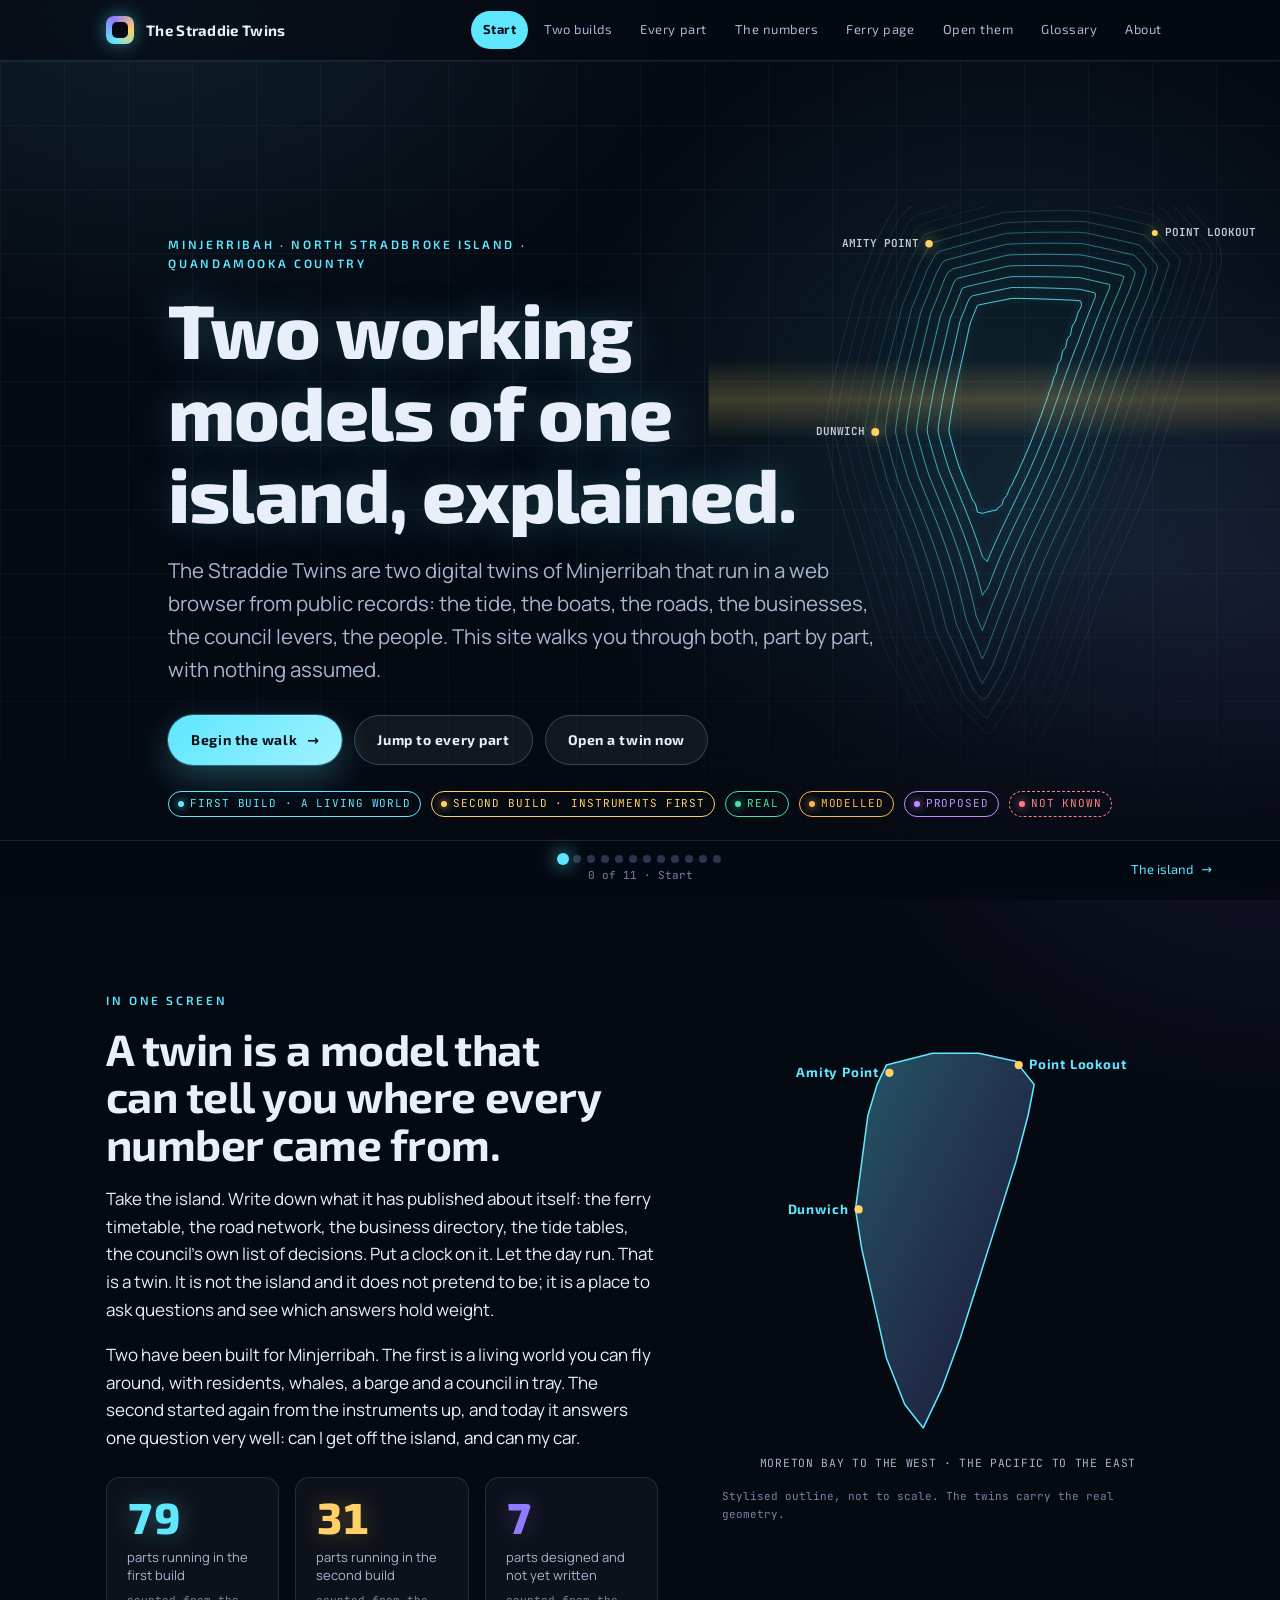
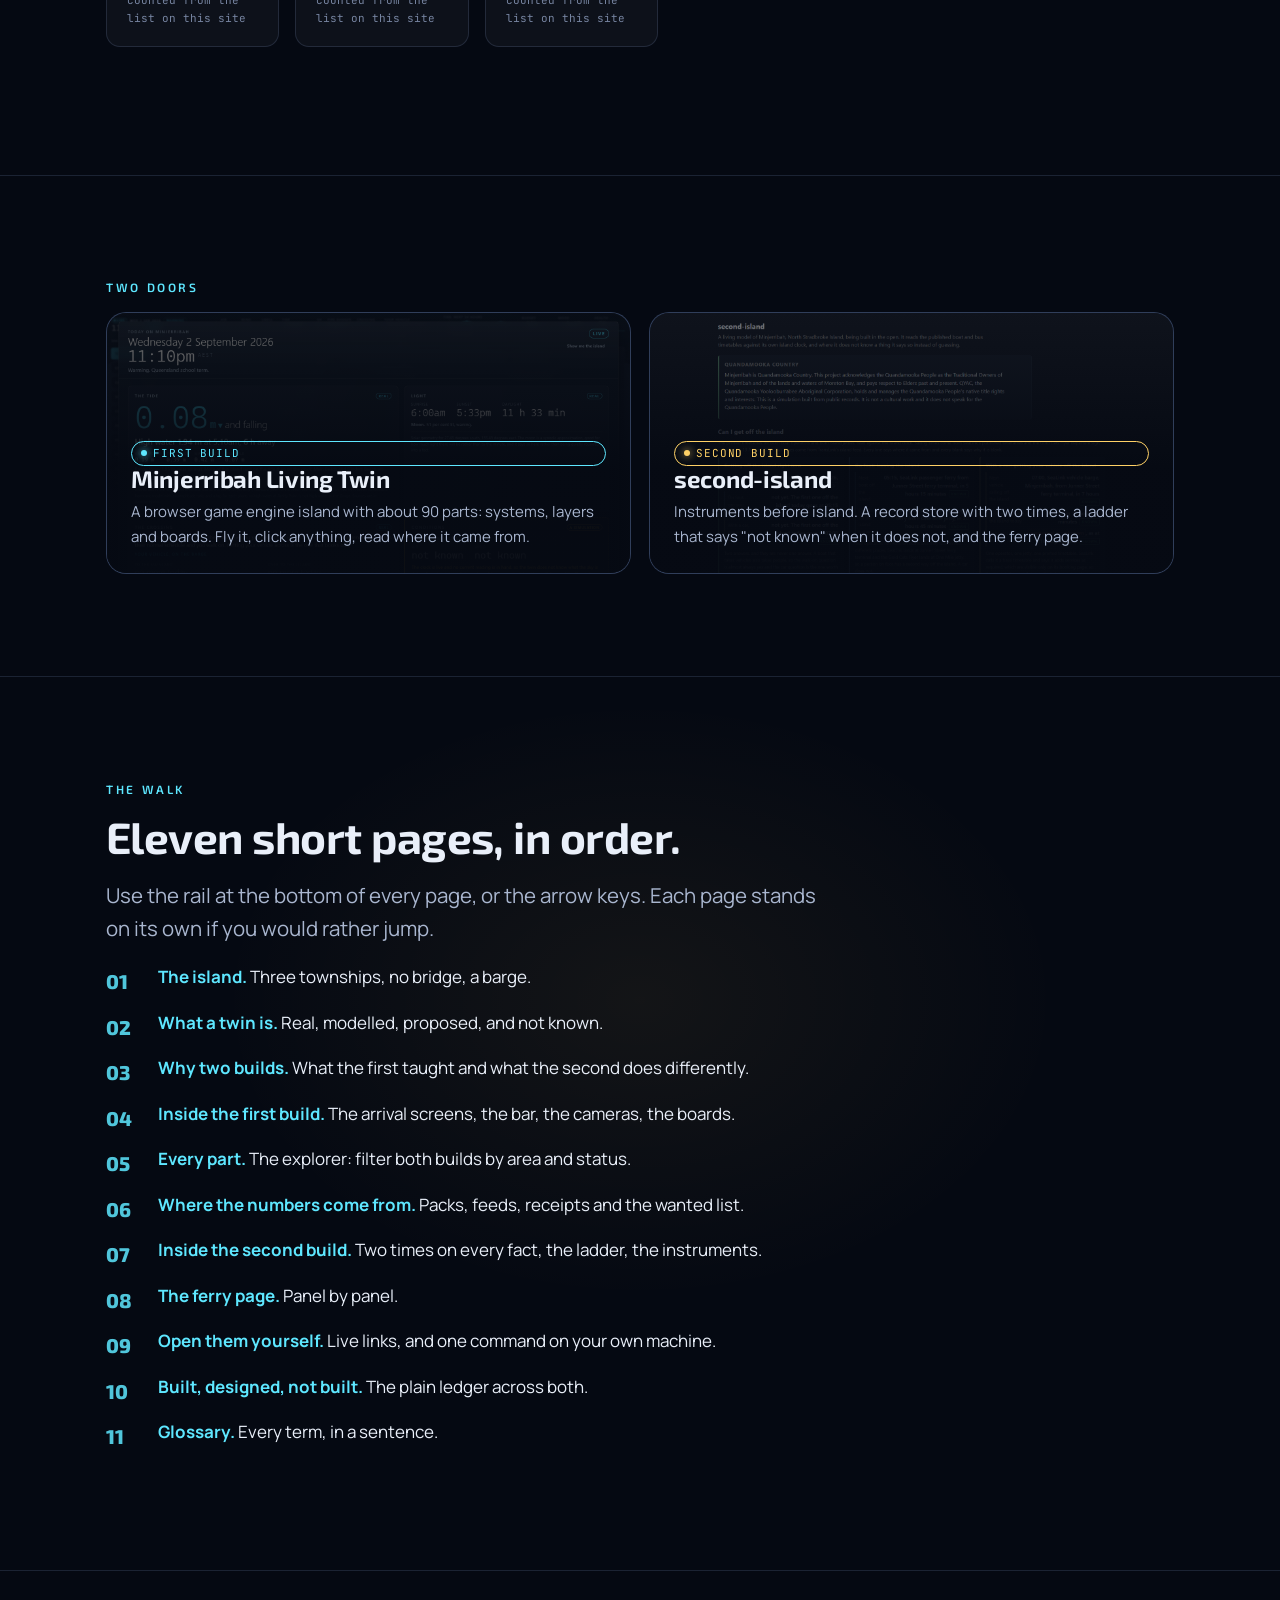
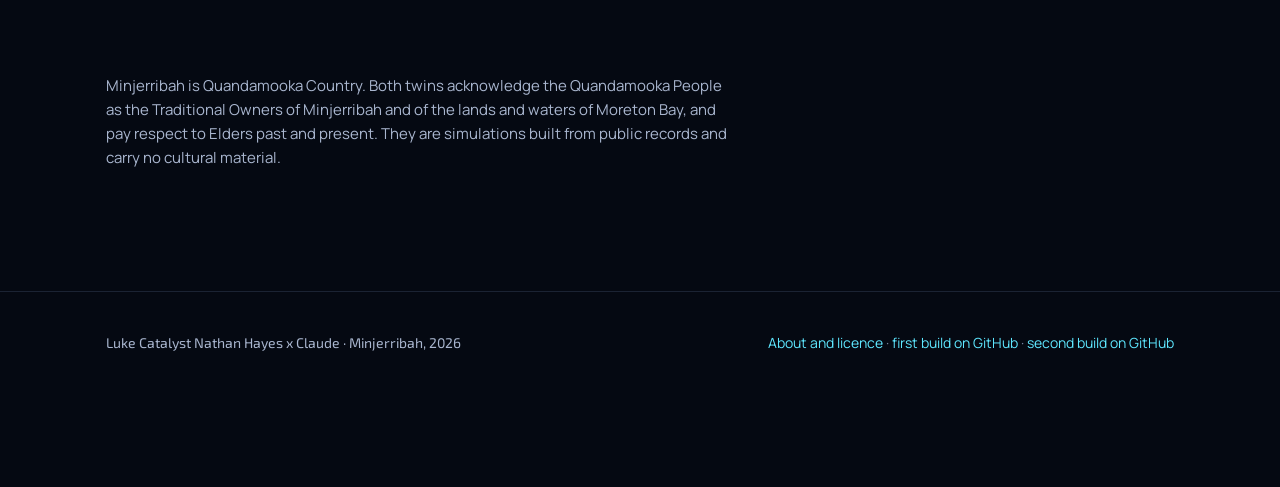
==== index.html @ a575e5b6 "The Straddie Twins: a public companion site explaining both Minjerribah digital twins part by part T" ====
<!DOCTYPE html>
<html lang="en-AU">
<head>
<meta charset="utf-8">
<meta name="viewport" content="width=device-width, initial-scale=1">
<title>The Straddie Twins</title>
<meta name="description" content="Two working digital twins of Minjerribah, North Stradbroke Island, explained part by part for anyone arriving cold.">
<meta name="color-scheme" content="dark">
<meta name="theme-color" content="#050912">
<link rel="preconnect" href="https://fonts.googleapis.com">
<link rel="preconnect" href="https://fonts.gstatic.com" crossorigin>
<link rel="stylesheet" href="https://fonts.googleapis.com/css2?family=Exo+2:wght@500;600;700;800&family=Manrope:wght@400;500;700&family=JetBrains+Mono:wght@400;600&display=swap">
<link rel="icon" href="data:image/svg+xml,%3Csvg xmlns=%27http://www.w3.org/2000/svg%27 viewBox=%270 0 32 32%27%3E%3Cdefs%3E%3ClinearGradient id=%27g%27 x1=%270%27 y1=%270%27 x2=%271%27 y2=%271%27%3E%3Cstop offset=%270%27 stop-color=%27%235ee7ff%27/%3E%3Cstop offset=%27.5%27 stop-color=%27%238f7bff%27/%3E%3Cstop offset=%271%27 stop-color=%27%23ffd166%27/%3E%3C/linearGradient%3E%3C/defs%3E%3Crect width=%2732%27 height=%2732%27 rx=%278%27 fill=%27url(%23g)%27/%3E%3Crect x=%277%27 y=%277%27 width=%2718%27 height=%2718%27 rx=%275%27 fill=%27%23050912%27/%3E%3C/svg%3E">
<link rel="stylesheet" href="assets/site.css">
</head>
<body data-page="index">
<header data-topbar></header>

<section class="hero" aria-label="Start">
  <canvas data-island="contours" aria-hidden="true"></canvas>
  <div class="wrap">
    <p class="eyebrow">Minjerribah · North Stradbroke Island · Quandamooka Country</p>
    <h1>Two working models of one island, explained.</h1>
    <p class="lede">The Straddie Twins are two digital twins of Minjerribah that run in a web browser from public records: the tide, the boats, the roads, the businesses, the council levers, the people. This site walks you through both, part by part, with nothing assumed.</p>
    <div class="hero-actions">
      <a class="btn primary" href="island.html">Begin the walk <span class="arrow" aria-hidden="true">&rarr;</span></a>
      <a class="btn" href="systems.html">Jump to every part</a>
      <a class="btn" href="run.html">Open a twin now</a>
    </div>
    <div class="hero-badges">
      <span class="chip first">First build · a living world</span>
      <span class="chip second">Second build · instruments first</span>
      <span class="chip real">Real</span><span class="chip modelled">Modelled</span><span class="chip proposed">Proposed</span><span class="chip unknown">Not known</span>
    </div>
  </div>
</section>

<section class="section">
  <div class="wrap">
    <p class="eyebrow" data-reveal>In one screen</p>
    <div class="split">
      <div>
        <h2 data-reveal>A twin is a model that can tell you where every number came from.</h2>
        <p data-reveal>Take the island. Write down what it has published about itself: the ferry timetable, the road network, the business directory, the tide tables, the council's own list of decisions. Put a clock on it. Let the day run. That is a twin. It is not the island and it does not pretend to be; it is a place to ask questions and see which answers hold weight.</p>
        <p data-reveal>Two have been built for Minjerribah. The first is a living world you can fly around, with residents, whales, a barge and a council in tray. The second started again from the instruments up, and today it answers one question very well: can I get off the island, and can my car.</p>
        <div class="stats" data-reveal>
          <div class="stat"><div class="n" data-count-parts="first:*:running">0</div><div class="l">parts running in the first build</div><div class="src">counted from the list on this site</div></div>
          <div class="stat"><div class="n gold" data-count-parts="second:*:running">0</div><div class="l">parts running in the second build</div><div class="src">counted from the list on this site</div></div>
          <div class="stat"><div class="n violet" data-count-parts="*:*:designed">0</div><div class="l">parts designed and not yet written</div><div class="src">counted from the list on this site</div></div>
        </div>
      </div>
      <div class="island-figure" data-island-svg data-reveal></div>
    </div>
  </div>
</section>

<section class="section">
  <div class="wrap">
    <p class="eyebrow" data-reveal>Two doors</p>
    <div class="doors">
      <a class="door" href="first-build.html" data-reveal>
        <img src="assets/shots/first-island.png" alt="The first build's opening noticeboard: the date, the tide, the light, the crossing and the conditions, each marked real or a simulation." loading="lazy">
        <div class="body"><span class="chip first">First build</span><h3>Minjerribah Living Twin</h3><p>A browser game engine island with about 90 parts: systems, layers and boards. Fly it, click anything, read where it came from.</p></div>
      </a>
      <a class="door" href="second-build.html" data-reveal>
        <img src="assets/shots/second-front.png" alt="The second build's ferry page: panels answering whether a person and a car can get off the island, every value tagged known or modelled." loading="lazy">
        <div class="body"><span class="chip second">Second build</span><h3>second-island</h3><p>Instruments before island. A record store with two times, a ladder that says "not known" when it does not, and the ferry page.</p></div>
      </a>
    </div>
  </div>
</section>

<section class="section">
  <div class="wrap">
    <p class="eyebrow" data-reveal>The walk</p>
    <h2 data-reveal>Eleven short pages, in order.</h2>
    <p class="lede" data-reveal>Use the rail at the bottom of every page, or the arrow keys. Each page stands on its own if you would rather jump.</p>
    <ol class="numbered" data-reveal>
      <li><a href="island.html"><b>The island.</b></a> Three townships, no bridge, a barge.</li>
      <li><a href="twin.html"><b>What a twin is.</b></a> Real, modelled, proposed, and not known.</li>
      <li><a href="two-builds.html"><b>Why two builds.</b></a> What the first taught and what the second does differently.</li>
      <li><a href="first-build.html"><b>Inside the first build.</b></a> The arrival screens, the bar, the cameras, the boards.</li>
      <li><a href="systems.html"><b>Every part.</b></a> The explorer: filter both builds by area and status.</li>
      <li><a href="data.html"><b>Where the numbers come from.</b></a> Packs, feeds, receipts and the wanted list.</li>
      <li><a href="second-build.html"><b>Inside the second build.</b></a> Two times on every fact, the ladder, the instruments.</li>
      <li><a href="ferry-page.html"><b>The ferry page.</b></a> Panel by panel.</li>
      <li><a href="run.html"><b>Open them yourself.</b></a> Live links, and one command on your own machine.</li>
      <li><a href="next.html"><b>Built, designed, not built.</b></a> The plain ledger across both.</li>
      <li><a href="glossary.html"><b>Glossary.</b></a> Every term, in a sentence.</li>
    </ol>
  </div>
</section>

<section class="section">
  <div class="wrap">
    <p class="ack" data-reveal>Minjerribah is Quandamooka Country. Both twins acknowledge the Quandamooka People as the Traditional Owners of Minjerribah and of the lands and waters of Moreton Bay, and pay respect to Elders past and present. They are simulations built from public records and carry no cultural material.</p>
  </div>
</section>

<footer class="site"><div class="wrap"><span class="sig">Luke Catalyst Nathan Hayes x Claude · Minjerribah, 2026</span><span><a href="about.html">About and licence</a> · <a href="https://github.com/auraofintelligence/minjerribah-living-twin">first build on GitHub</a> · <a href="https://github.com/auraofintelligence/second-island">second build on GitHub</a></span></div></footer>
<nav data-rail aria-label="The walk"></nav>
<script src="assets/components.js"></script>
<script src="assets/site.js"></script>
</body>
</html>
---- assets/site.css ----
/* The Straddie Twins: one committed visual world. Dark, glossy, futuristic. Luke x Claude. */

:root {
  --bg: #050912;
  --bg-2: #0a1120;
  --bg-3: #0f1a2e;
  --ink: #e9eff9;
  --ink-2: #a9b6cf;
  --ink-3: #7684a0;
  --line: rgba(160, 190, 255, 0.14);
  --line-2: rgba(160, 190, 255, 0.26);
  --glass: rgba(255, 255, 255, 0.035);
  --glass-2: rgba(255, 255, 255, 0.06);
  --cyan: #5ee7ff;
  --cyan-2: #1fb9d6;
  --violet: #8f7bff;
  --gold: #ffd166;
  --real: #47e3a1;
  --modelled: #ffb84d;
  --proposed: #c58cff;
  --unknown: #ff8080;
  --planned: #8b98b3;
  --glow: 0 0 0 1px rgba(94, 231, 255, 0.18), 0 10px 40px rgba(94, 231, 255, 0.10);
  --display: "Exo 2", "Segoe UI", system-ui, sans-serif;
  --body: "Manrope", "Segoe UI", system-ui, sans-serif;
  --mono: "JetBrains Mono", ui-monospace, Consolas, monospace;
  --maxw: 1180px;
  --measure: 66ch;
  --gutter: clamp(18px, 4.5vw, 56px);
  --ease: cubic-bezier(0.2, 0.8, 0.2, 1);
}

* { box-sizing: border-box; }
html { scroll-behavior: smooth; }
body {
  margin: 0;
  background: var(--bg);
  color: var(--ink);
  font-family: var(--body);
  font-size: 17px;
  line-height: 1.62;
  -webkit-font-smoothing: antialiased;
  overflow-x: hidden;
}
body {
  background:
    radial-gradient(900px 600px at 12% 0px, rgba(94, 231, 255, 0.10), transparent 60%) no-repeat,
    radial-gradient(800px 700px at 100% 700px, rgba(143, 123, 255, 0.12), transparent 60%) no-repeat,
    radial-gradient(700px 500px at 50% 2600px, rgba(255, 209, 102, 0.06), transparent 60%) no-repeat,
    var(--bg);
}

a { color: var(--cyan); text-decoration: none; }
a:hover { text-decoration: underline; text-underline-offset: 3px; }
a:focus-visible, button:focus-visible, summary:focus-visible, input:focus-visible { outline: 2px solid var(--cyan); outline-offset: 3px; }
::selection { background: rgba(94, 231, 255, 0.35); }

h1, h2, h3, h4 { font-family: var(--display); font-weight: 700; line-height: 1.08; letter-spacing: -0.012em; margin: 0; text-wrap: balance; }
h1 { font-size: clamp(38px, 6.4vw, 76px); font-weight: 800; }
h2 { font-size: clamp(28px, 3.6vw, 44px); margin: 0 0 18px; }
h3 { font-size: clamp(20px, 2.2vw, 26px); margin: 0 0 10px; }
p { margin: 0 0 18px; max-width: var(--measure); }
li { margin: 6px 0; max-width: var(--measure); }
strong { color: var(--ink); font-weight: 700; }
code { font-family: var(--mono); font-size: 0.85em; background: rgba(94, 231, 255, 0.10); color: var(--cyan); padding: 2px 6px; border-radius: 6px; }
pre { font-family: var(--mono); font-size: 14px; line-height: 1.55; background: var(--bg-2); border: 1px solid var(--line); border-radius: 12px; padding: 16px 18px; overflow-x: auto; margin: 0 0 22px; }
pre code { background: none; padding: 0; color: var(--ink); }
hr { border: 0; height: 1px; background: linear-gradient(90deg, transparent, var(--line-2), transparent); margin: 48px 0; }

.eyebrow { font-family: var(--display); font-size: 12px; letter-spacing: 0.22em; text-transform: uppercase; color: var(--cyan); font-weight: 600; margin: 0 0 14px; }
.eyebrow.gold { color: var(--gold); }
.eyebrow.violet { color: var(--violet); }
.lede { font-size: clamp(18px, 1.6vw, 21px); color: var(--ink-2); max-width: 60ch; }
.mono { font-family: var(--mono); }
.muted { color: var(--ink-2); }
.faint { color: var(--ink-3); }

/* ---------- layout ---------- */
.wrap { max-width: var(--maxw); margin: 0 auto; padding: 0 var(--gutter); }
.section { padding: clamp(56px, 8vw, 110px) 0; position: relative; }
.section + .section { border-top: 1px solid var(--line); }
.grid { display: grid; gap: 22px; }
.grid-2 { grid-template-columns: repeat(2, minmax(0, 1fr)); }
.grid-3 { grid-template-columns: repeat(3, minmax(0, 1fr)); }
.grid-4 { grid-template-columns: repeat(4, minmax(0, 1fr)); }
.split { display: grid; grid-template-columns: minmax(0, 1.1fr) minmax(0, 0.9fr); gap: clamp(28px, 5vw, 72px); align-items: start; }
@media (max-width: 900px) { .grid-3, .grid-4 { grid-template-columns: repeat(2, minmax(0, 1fr)); } .split { grid-template-columns: 1fr; } }
@media (max-width: 620px) { .grid-2, .grid-3, .grid-4 { grid-template-columns: 1fr; } }

/* ---------- top bar ---------- */
.topbar { position: sticky; top: 0; z-index: 50; backdrop-filter: blur(16px); -webkit-backdrop-filter: blur(16px); background: rgba(5, 9, 18, 0.62); border-bottom: 1px solid var(--line); }
.topbar .wrap { display: flex; align-items: center; justify-content: space-between; gap: 18px; height: 60px; }
.brand { display: flex; align-items: center; gap: 12px; font-family: var(--display); font-weight: 700; letter-spacing: 0.02em; color: var(--ink); font-size: 15px; }
.brand:hover { text-decoration: none; }
.brand .mark { width: 28px; height: 28px; border-radius: 8px; background: conic-gradient(from 210deg, var(--cyan), var(--violet), var(--gold), var(--cyan)); box-shadow: 0 0 18px rgba(94, 231, 255, 0.45); position: relative; }
.brand .mark::after { content: ""; position: absolute; inset: 6px; border-radius: 5px; background: var(--bg); }
.topnav { display: flex; gap: 4px; align-items: center; }
.topnav a { font-family: var(--display); font-size: 13px; letter-spacing: 0.04em; color: var(--ink-2); padding: 8px 12px; border-radius: 999px; }
.topnav a:hover { color: var(--ink); background: var(--glass-2); text-decoration: none; }
.topnav a[aria-current="page"] { color: var(--bg); background: var(--cyan); font-weight: 700; }
.menu-btn { display: none; font-family: var(--display); font-size: 13px; background: var(--glass-2); color: var(--ink); border: 1px solid var(--line-2); border-radius: 999px; padding: 8px 14px; cursor: pointer; }
@media (max-width: 980px) {
  .topnav { display: none; position: absolute; top: 60px; left: 0; right: 0; flex-direction: column; align-items: stretch; background: rgba(5, 9, 18, 0.96); border-bottom: 1px solid var(--line); padding: 10px var(--gutter) 16px; }
  .topnav.open { display: flex; }
  .menu-btn { display: inline-block; }
}

/* ---------- hero ---------- */
.hero { position: relative; min-height: min(92vh, 900px); display: grid; align-items: end; overflow: hidden; background-image: linear-gradient(rgba(160,190,255,0.05) 1px, transparent 1px), linear-gradient(90deg, rgba(160,190,255,0.05) 1px, transparent 1px); background-size: 64px 64px; }
.hero canvas { position: absolute; inset: 0; width: 100%; height: 100%; display: block; }
.hero .wrap { position: relative; z-index: 2; padding-bottom: clamp(48px, 8vh, 96px); padding-top: 80px; }
.hero h1 { max-width: 14ch; text-shadow: 0 0 40px rgba(94, 231, 255, 0.25); }
.hero .lede { margin-top: 20px; }
.hero::after { content: ""; position: absolute; inset: auto 0 0 0; height: 40%; background: linear-gradient(180deg, transparent, var(--bg)); z-index: 1; pointer-events: none; }
.hero-actions { display: flex; flex-wrap: wrap; gap: 12px; margin-top: 28px; }
.hero-badges { display: flex; flex-wrap: wrap; gap: 10px; margin-top: 26px; }
.page-hero { position: relative; padding: clamp(56px, 10vh, 120px) 0 clamp(28px, 5vh, 56px); overflow: hidden; background-image: linear-gradient(rgba(160,190,255,0.04) 1px, transparent 1px), linear-gradient(90deg, rgba(160,190,255,0.04) 1px, transparent 1px); background-size: 64px 64px; }
.page-hero canvas { position: absolute; inset: 0; width: 100%; height: 100%; opacity: 0.55; }
.page-hero .wrap { position: relative; z-index: 2; }
.page-hero h1 { font-size: clamp(34px, 5.2vw, 60px); max-width: 16ch; }
.step-tag { font-family: var(--mono); font-size: 12px; color: var(--ink-3); letter-spacing: 0.08em; margin-bottom: 18px; }
.step-tag b { color: var(--cyan); font-weight: 600; }

/* ---------- buttons ---------- */
.btn { display: inline-flex; align-items: center; gap: 10px; font-family: var(--display); font-weight: 700; font-size: 14px; letter-spacing: 0.04em; padding: 13px 22px; border-radius: 999px; border: 1px solid var(--line-2); color: var(--ink); background: var(--glass-2); transition: transform 0.25s var(--ease), box-shadow 0.25s var(--ease), background 0.25s; }
.btn:hover { text-decoration: none; transform: translateY(-2px); background: rgba(255,255,255,0.09); }
.btn.primary { color: #041018; background: linear-gradient(135deg, var(--cyan), #9ff1ff); border-color: transparent; box-shadow: 0 0 0 1px rgba(94,231,255,0.3), 0 12px 36px rgba(94,231,255,0.28); }
.btn.primary:hover { box-shadow: 0 0 0 1px rgba(94,231,255,0.5), 0 16px 44px rgba(94,231,255,0.38); }
.btn.violet { color: #fff; background: linear-gradient(135deg, var(--violet), #b6a9ff); border-color: transparent; box-shadow: 0 12px 36px rgba(143,123,255,0.3); }
.btn .arrow { transition: transform 0.25s var(--ease); }
.btn:hover .arrow { transform: translateX(3px); }

/* ---------- glass cards ---------- */
.card { position: relative; background: linear-gradient(180deg, var(--glass-2), var(--glass)); border-radius: 18px; padding: 24px 26px; border: 1px solid var(--line); box-shadow: inset 0 1px 0 rgba(255,255,255,0.07), 0 20px 50px rgba(0,0,0,0.35); transition: transform 0.35s var(--ease), box-shadow 0.35s var(--ease), border-color 0.35s; }
.card::before { content: ""; position: absolute; inset: 0; border-radius: inherit; padding: 1px; background: linear-gradient(135deg, rgba(94,231,255,0.45), rgba(143,123,255,0.08) 45%, rgba(255,209,102,0.25)); -webkit-mask: linear-gradient(#000 0 0) content-box, linear-gradient(#000 0 0); mask: linear-gradient(#000 0 0) content-box, linear-gradient(#000 0 0); -webkit-mask-composite: xor; mask-composite: exclude; pointer-events: none; opacity: 0.7; }
.card:hover { transform: translateY(-3px); box-shadow: inset 0 1px 0 rgba(255,255,255,0.1), 0 26px 60px rgba(0,0,0,0.45), var(--glow); }
.card h3 { margin-bottom: 10px; }
.card p:last-child { margin-bottom: 0; }
.card .eyebrow { margin-bottom: 10px; }
.card.quiet::before { opacity: 0.3; }
.card.gold::before { background: linear-gradient(135deg, rgba(255,209,102,0.6), rgba(255,209,102,0.05) 50%, rgba(94,231,255,0.2)); }
.card.violet::before { background: linear-gradient(135deg, rgba(143,123,255,0.6), rgba(143,123,255,0.05) 50%, rgba(94,231,255,0.2)); }
.cards { display: grid; gap: 18px; grid-template-columns: repeat(auto-fit, minmax(260px, 1fr)); }

/* ---------- stats ---------- */
.stats { display: grid; gap: 16px; grid-template-columns: repeat(auto-fit, minmax(170px, 1fr)); margin: 26px 0; }
.stat { background: var(--glass); border: 1px solid var(--line); border-radius: 14px; padding: 18px 20px; }
.stat .n { font-family: var(--display); font-weight: 800; font-size: clamp(30px, 3.4vw, 44px); line-height: 1; color: var(--cyan); font-variant-numeric: tabular-nums; text-shadow: 0 0 24px rgba(94,231,255,0.35); }
.stat .n.gold { color: var(--gold); text-shadow: 0 0 24px rgba(255,209,102,0.3); }
.stat .n.violet { color: var(--violet); text-shadow: 0 0 24px rgba(143,123,255,0.35); }
.stat .l { font-size: 13px; color: var(--ink-2); margin-top: 8px; line-height: 1.4; }
.stat .src { font-family: var(--mono); font-size: 11px; color: var(--ink-3); margin-top: 8px; }

/* ---------- register chips ---------- */
.chip { display: inline-flex; align-items: center; gap: 6px; font-family: var(--mono); font-size: 11px; letter-spacing: 0.08em; text-transform: uppercase; padding: 3px 9px; border-radius: 999px; border: 1px solid currentColor; white-space: nowrap; }
.chip::before { content: ""; width: 6px; height: 6px; border-radius: 50%; background: currentColor; box-shadow: 0 0 8px currentColor; }
.chip.real { color: var(--real); }
.chip.modelled { color: var(--modelled); }
.chip.proposed { color: var(--proposed); }
.chip.unknown { color: var(--unknown); border-style: dashed; }
.chip.planned { color: var(--planned); border-style: dashed; }
.chip.planned::before { box-shadow: none; }
.chip.running { color: var(--real); }
.chip.partial { color: var(--modelled); }
.chip.designed { color: var(--proposed); }
.chip.first { color: var(--cyan); }
.chip.second { color: var(--gold); }

/* ---------- figures ---------- */
figure { margin: 0 0 26px; }
figure.shot { position: relative; border-radius: 16px; overflow: hidden; border: 1px solid var(--line-2); box-shadow: 0 30px 80px rgba(0,0,0,0.5), var(--glow); background: var(--bg-2); }
figure.shot img { display: block; width: 100%; height: auto; }
figure.shot::after { content: ""; position: absolute; inset: 0; pointer-events: none; background: linear-gradient(180deg, rgba(255,255,255,0.06), transparent 30%); }
figcaption { font-size: 13px; color: var(--ink-3); padding: 10px 2px 0; font-family: var(--mono); }
figure.shot figcaption { position: absolute; left: 0; right: 0; bottom: 0; padding: 12px 16px; background: linear-gradient(180deg, transparent, rgba(5,9,18,0.9)); color: var(--ink-2); }
.island-figure { position: relative; }
.island-figure svg { width: 100%; height: auto; display: block; }
.island-figure .lbl { font-family: var(--mono); font-size: 11px; fill: var(--ink-2); letter-spacing: 0.06em; }
.island-figure .lbl.big { font-family: var(--display); font-size: 13px; fill: var(--cyan); font-weight: 700; }
.island-figure .cap { font-family: var(--mono); font-size: 11px; color: var(--ink-3); margin-top: 6px; }

/* ---------- compare table ---------- */
.table-wrap { overflow-x: auto; border: 1px solid var(--line); border-radius: 14px; margin: 0 0 26px; background: var(--glass); }
table { width: 100%; border-collapse: collapse; font-size: 15px; }
th, td { text-align: left; vertical-align: top; padding: 12px 14px; border-bottom: 1px solid var(--line); }
th { font-family: var(--display); font-size: 12px; letter-spacing: 0.14em; text-transform: uppercase; color: var(--ink-3); background: rgba(255,255,255,0.03); }
tr:last-child td { border-bottom: 0; }
td.k { color: var(--ink-2); width: 28%; }
td b { color: var(--ink); }

/* ---------- explorer ---------- */
.explorer { margin-top: 26px; }
.filters { display: flex; flex-wrap: wrap; gap: 8px; margin-bottom: 18px; align-items: center; }
.filters .f { font-family: var(--display); font-size: 12px; letter-spacing: 0.06em; padding: 7px 13px; border-radius: 999px; border: 1px solid var(--line-2); background: var(--glass); color: var(--ink-2); cursor: pointer; transition: all 0.2s; }
.filters .f:hover { color: var(--ink); background: var(--glass-2); }
.filters .f[aria-pressed="true"] { color: #041018; background: var(--cyan); border-color: transparent; font-weight: 700; }
.filters .sep { width: 1px; height: 22px; background: var(--line-2); margin: 0 4px; }
.filters input { font-family: var(--body); font-size: 14px; padding: 8px 14px; border-radius: 999px; border: 1px solid var(--line-2); background: var(--bg-2); color: var(--ink); min-width: 200px; }
.explorer-count { font-family: var(--mono); font-size: 12px; color: var(--ink-3); margin-bottom: 14px; }
.explorer-grid { display: grid; gap: 12px; grid-template-columns: repeat(auto-fill, minmax(250px, 1fr)); }
.part { background: var(--glass); border: 1px solid var(--line); border-radius: 14px; padding: 14px 16px; cursor: pointer; transition: transform 0.25s var(--ease), border-color 0.25s, box-shadow 0.25s; }
.part:hover { transform: translateY(-2px); border-color: var(--line-2); box-shadow: var(--glow); }
.part .head { display: flex; justify-content: space-between; align-items: center; gap: 8px; margin-bottom: 6px; }
.part .name { font-family: var(--display); font-weight: 700; font-size: 15px; }
.part .area { font-family: var(--mono); font-size: 11px; color: var(--ink-3); letter-spacing: 0.08em; text-transform: uppercase; }
.part .what { font-size: 14px; color: var(--ink-2); line-height: 1.5; max-height: 0; overflow: hidden; transition: max-height 0.35s var(--ease), margin 0.35s; }
.part.open .what { max-height: 240px; margin-top: 8px; }
.part .file { font-family: var(--mono); font-size: 11px; color: var(--ink-3); margin-top: 8px; display: none; word-break: break-all; }
.part.open .file { display: block; }
.part.second { border-left: 3px solid var(--gold); }
.part.first { border-left: 3px solid var(--cyan); }

/* ---------- journey rail ---------- */
.rail { position: fixed; left: 0; right: 0; bottom: 0; z-index: 60; padding: 10px var(--gutter) 12px; background: rgba(5, 9, 18, 0.72); backdrop-filter: blur(16px); -webkit-backdrop-filter: blur(16px); border-top: 1px solid var(--line); }
.rail .inner { max-width: var(--maxw); margin: 0 auto; display: grid; grid-template-columns: 1fr auto 1fr; align-items: center; gap: 14px; }
.rail a.nav { font-family: var(--display); font-size: 13px; color: var(--ink-2); display: inline-flex; align-items: center; gap: 8px; padding: 8px 12px; border-radius: 999px; }
.rail a.nav:hover { color: var(--ink); background: var(--glass-2); text-decoration: none; }
.rail a.nav.next { justify-self: end; color: var(--cyan); }
.rail .dots { display: flex; gap: 6px; align-items: center; }
.rail .dot { width: 8px; height: 8px; border-radius: 50%; background: var(--line-2); transition: transform 0.2s, background 0.2s; }
.rail .dot.done { background: var(--cyan-2); }
.rail .dot.now { background: var(--cyan); transform: scale(1.5); box-shadow: 0 0 12px var(--cyan); }
.rail .dot:hover { transform: scale(1.4); }
.rail .label { font-family: var(--mono); font-size: 11px; color: var(--ink-3); text-align: center; margin-top: 4px; }
body.has-rail { padding-bottom: 84px; }
@media (max-width: 640px) { .rail .dots { display: none; } .rail .inner { grid-template-columns: 1fr 1fr; } .rail .label { display: none; } }

/* ---------- reveal ---------- */
[data-reveal] { opacity: 0; transform: translateY(18px); transition: opacity 0.7s var(--ease), transform 0.7s var(--ease); }
[data-reveal].in { opacity: 1; transform: none; }
@media (prefers-reduced-motion: reduce) {
  [data-reveal] { opacity: 1; transform: none; transition: none; }
  .card, .btn, .part { transition: none; }
  html { scroll-behavior: auto; }
}

/* ---------- misc ---------- */
.callout { border-left: 3px solid var(--gold); padding: 6px 0 6px 18px; color: var(--ink-2); margin: 0 0 22px; }
.callout.cyan { border-color: var(--cyan); }
.callout.violet { border-color: var(--violet); }
.kbd { font-family: var(--mono); font-size: 12px; padding: 2px 7px; border-radius: 6px; border: 1px solid var(--line-2); background: var(--bg-2); color: var(--ink); box-shadow: 0 2px 0 rgba(0,0,0,0.5); }
.doors { display: grid; gap: 18px; grid-template-columns: repeat(auto-fit, minmax(280px, 1fr)); }
.door { position: relative; display: block; border-radius: 20px; overflow: hidden; border: 1px solid var(--line-2); min-height: 260px; background: var(--bg-2); color: var(--ink); transition: transform 0.35s var(--ease), box-shadow 0.35s; }
.door:hover { text-decoration: none; transform: translateY(-4px); box-shadow: 0 30px 70px rgba(0,0,0,0.5), var(--glow); }
.door img { position: absolute; inset: 0; width: 100%; height: 100%; object-fit: cover; object-position: top; opacity: 0.55; transition: opacity 0.4s, transform 0.6s var(--ease); }
.door:hover img { opacity: 0.75; transform: scale(1.03); }
.door .body { position: relative; z-index: 2; padding: 24px; background: linear-gradient(180deg, rgba(5,9,18,0.1), rgba(5,9,18,0.92) 60%); min-height: 260px; display: flex; flex-direction: column; justify-content: end; }
.door h3 { font-size: 24px; margin-bottom: 8px; }
.door p { margin: 0; color: var(--ink-2); font-size: 15px; }
.numbered { counter-reset: n; list-style: none; padding: 0; margin: 0 0 22px; }
.numbered li { position: relative; padding-left: 52px; margin: 0 0 18px; }
.numbered li::before { counter-increment: n; content: counter(n, decimal-leading-zero); position: absolute; left: 0; top: 2px; font-family: var(--display); font-weight: 800; font-size: 20px; color: var(--cyan); opacity: 0.85; }
.ticks { list-style: none; padding: 0; margin: 0 0 22px; }
.ticks li { padding-left: 26px; position: relative; }
.ticks li::before { content: ""; position: absolute; left: 0; top: 11px; width: 12px; height: 12px; border-radius: 50%; border: 1px solid var(--cyan); box-shadow: 0 0 10px rgba(94,231,255,0.4); }
footer.site { border-top: 1px solid var(--line); padding: 40px 0 48px; color: var(--ink-3); font-size: 14px; }
footer.site .wrap { display: flex; flex-wrap: wrap; gap: 16px 40px; justify-content: space-between; align-items: center; }
footer.site .sig { font-family: var(--display); color: var(--ink-2); }
.ack { font-size: 15px; color: var(--ink-2); max-width: 70ch; }
.sr-only { position: absolute; width: 1px; height: 1px; overflow: hidden; clip: rect(0 0 0 0); white-space: nowrap; }
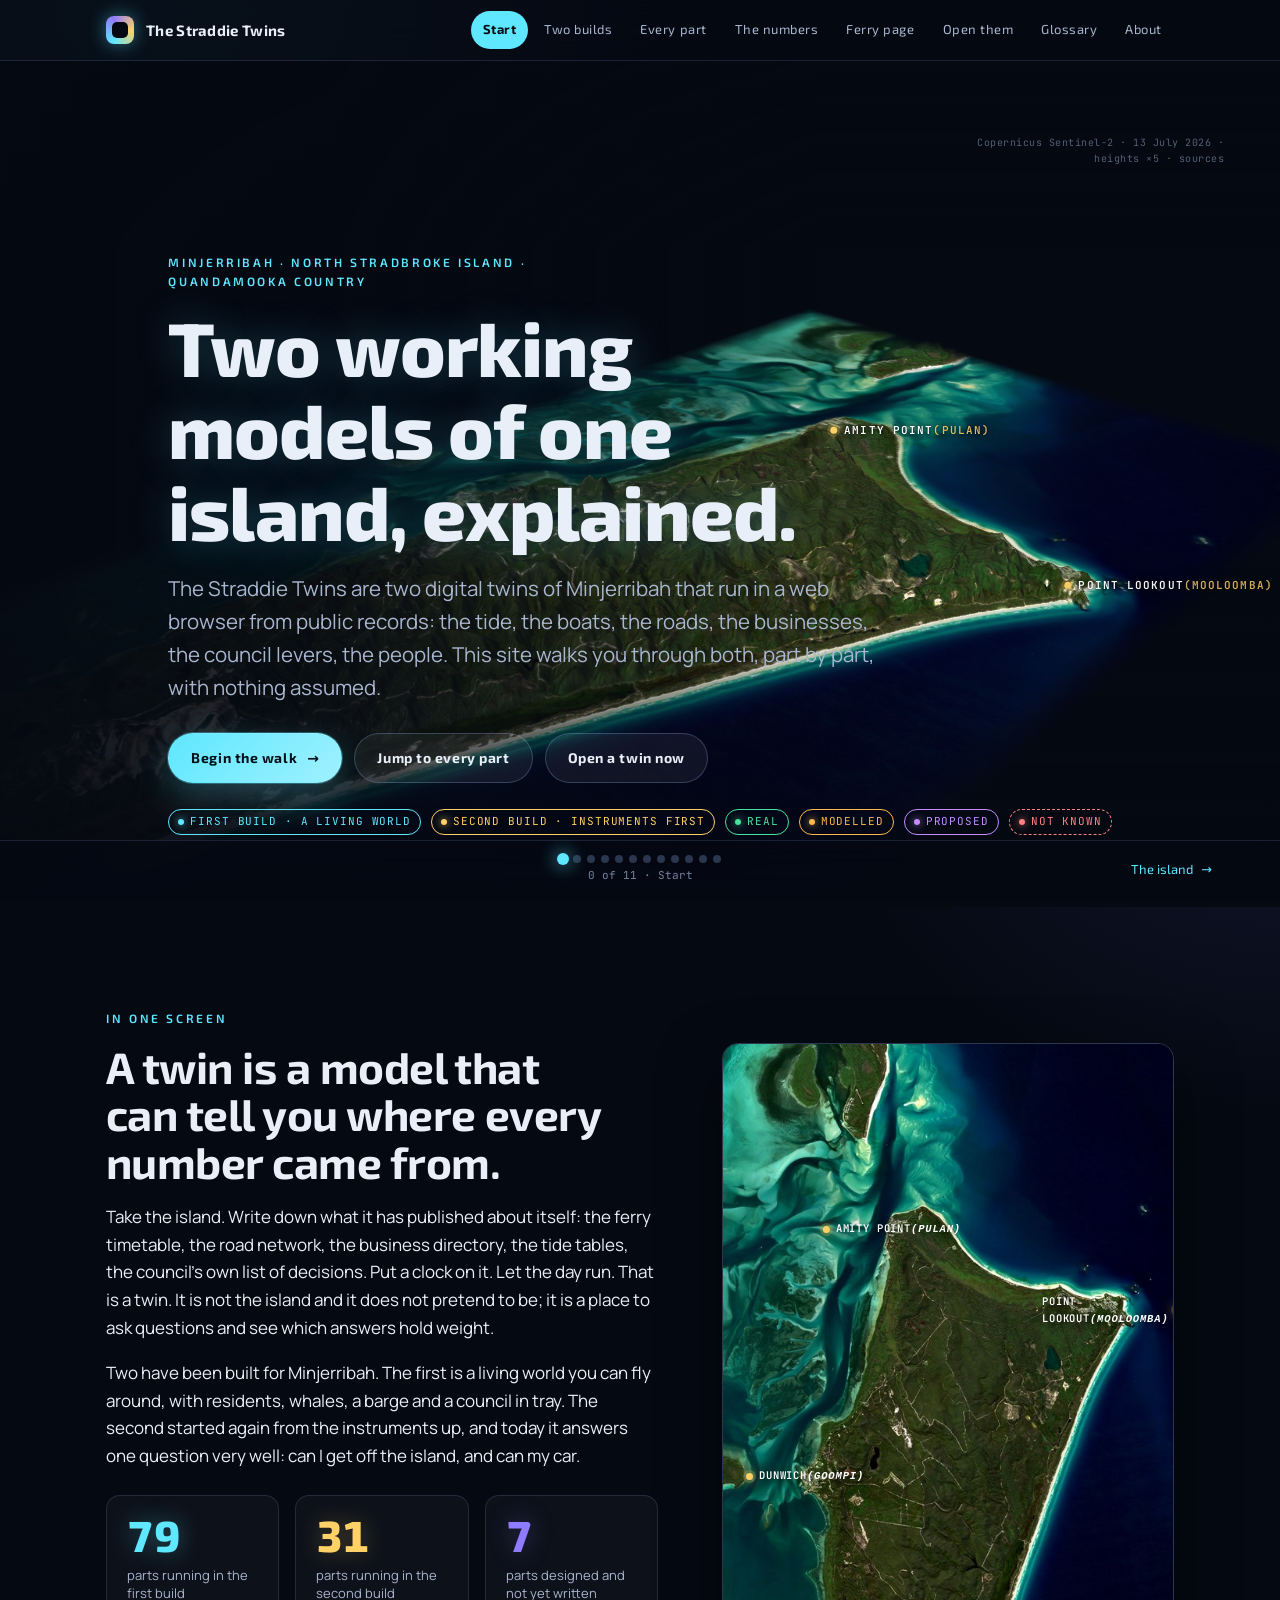
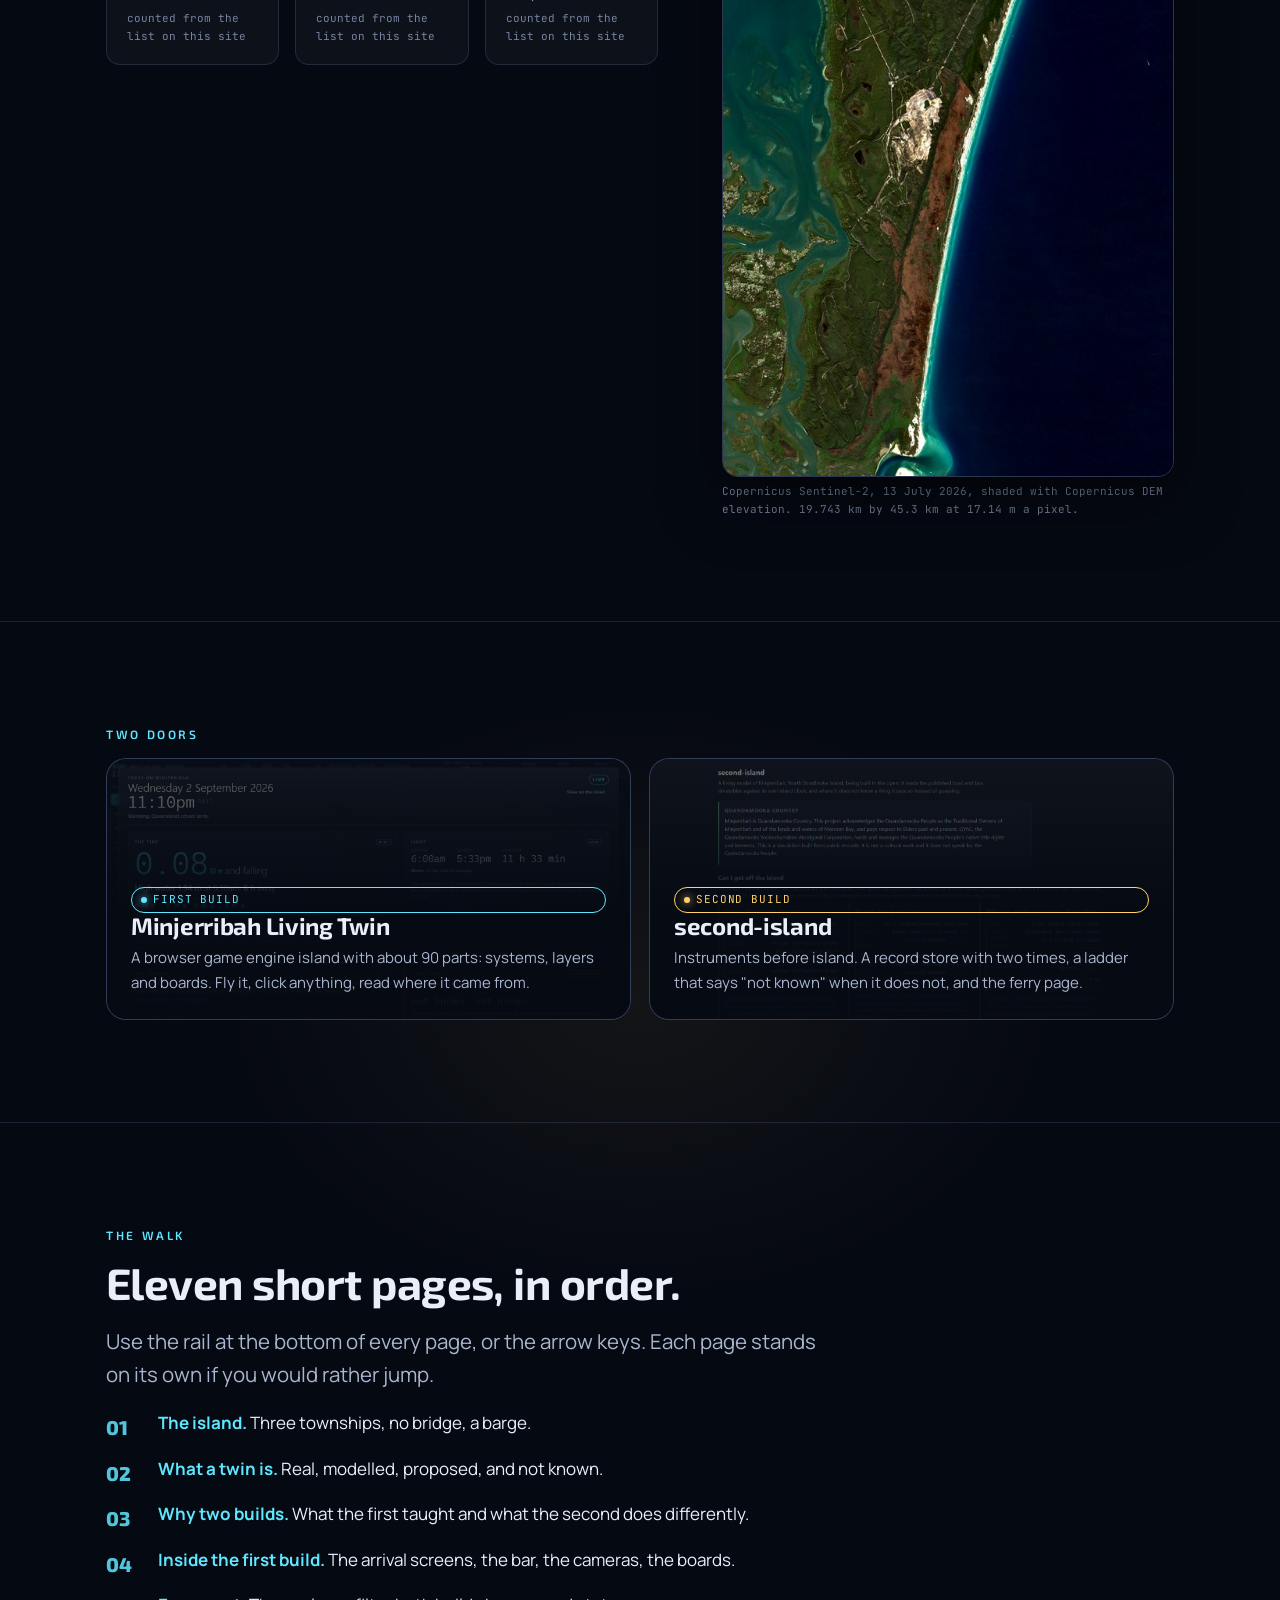
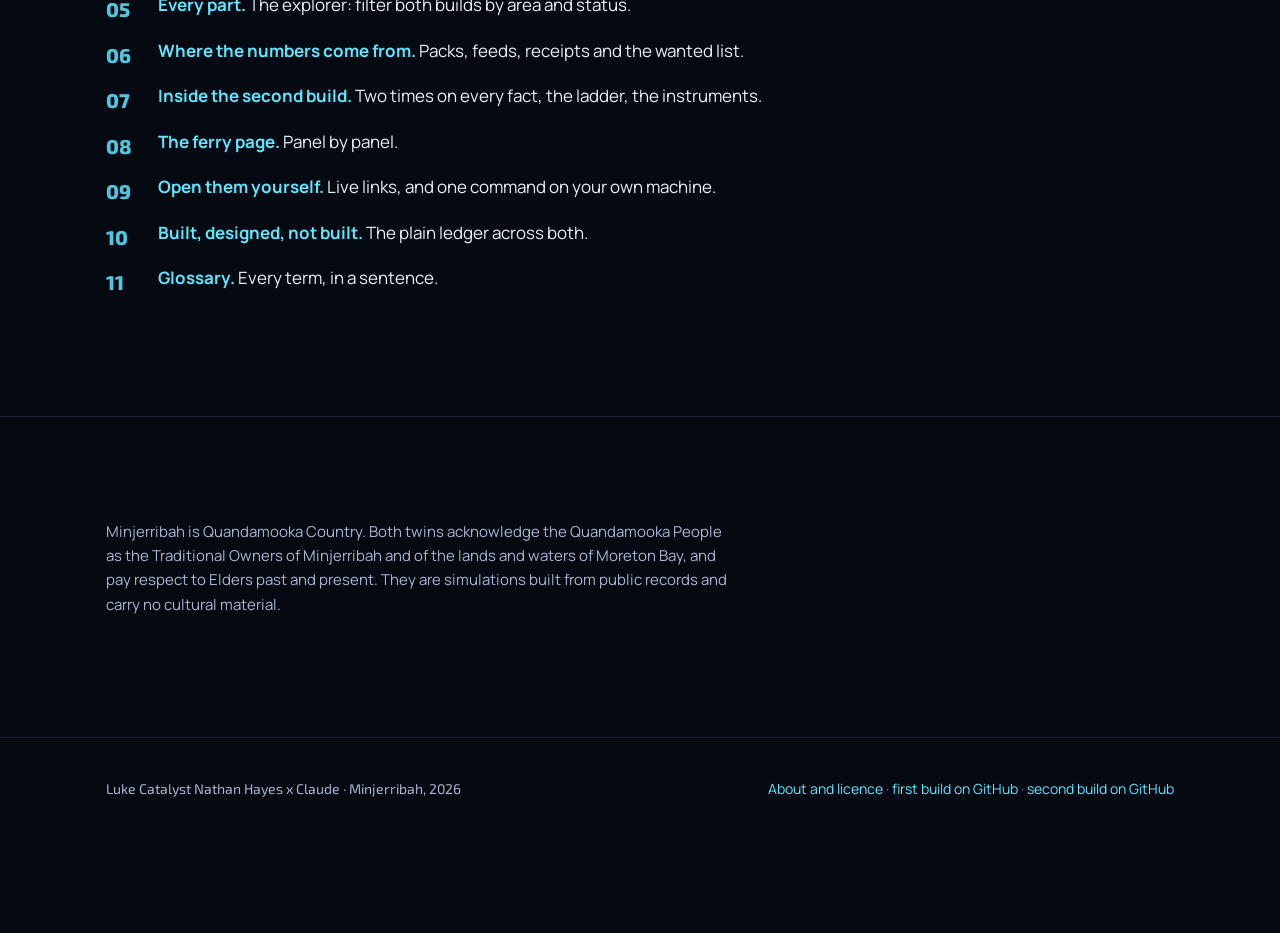
==== commit 6ee218d4: "Replace the drawn island with real satellite and elevation data The hero was a hand-drawn outline wi" ====
--- a/index.html
+++ b/index.html
@@ -17,7 +17,10 @@
 <header data-topbar></header>
 
 <section class="hero" aria-label="Start">
-  <canvas data-island="contours" aria-hidden="true"></canvas>
+  <div class="terrain" data-terrain="assets/island/">
+    <canvas aria-hidden="true"></canvas>
+    <div class="marks" data-markers></div>
+  </div>
   <div class="wrap">
     <p class="eyebrow">Minjerribah · North Stradbroke Island · Quandamooka Country</p>
     <h1>Two working models of one island, explained.</h1>
@@ -33,6 +36,7 @@
       <span class="chip real">Real</span><span class="chip modelled">Modelled</span><span class="chip proposed">Proposed</span><span class="chip unknown">Not known</span>
     </div>
   </div>
+  <p class="credit">Copernicus Sentinel-2 &middot; 13 July 2026 &middot; heights &times;5 &middot; <a href="about.html#sources">sources</a></p>
 </section>
 
 <section class="section">
@@ -49,7 +53,7 @@
           <div class="stat"><div class="n violet" data-count-parts="*:*:designed">0</div><div class="l">parts designed and not yet written</div><div class="src">counted from the list on this site</div></div>
         </div>
       </div>
-      <div class="island-figure" data-island-svg data-reveal></div>
+      <div class="island-figure" data-island-figure data-reveal></div>
     </div>
   </div>
 </section>
@@ -99,6 +103,7 @@
 
 <footer class="site"><div class="wrap"><span class="sig">Luke Catalyst Nathan Hayes x Claude · Minjerribah, 2026</span><span><a href="about.html">About and licence</a> · <a href="https://github.com/auraofintelligence/minjerribah-living-twin">first build on GitHub</a> · <a href="https://github.com/auraofintelligence/second-island">second build on GitHub</a></span></div></footer>
 <nav data-rail aria-label="The walk"></nav>
+<script src="assets/terrain.js"></script>
 <script src="assets/components.js"></script>
 <script src="assets/site.js"></script>
 </body>
--- a/assets/site.css
+++ b/assets/site.css
@@ -106,16 +106,33 @@
 }
 
 /* ---------- hero ---------- */
-.hero { position: relative; min-height: min(92vh, 900px); display: grid; align-items: end; overflow: hidden; background-image: linear-gradient(rgba(160,190,255,0.05) 1px, transparent 1px), linear-gradient(90deg, rgba(160,190,255,0.05) 1px, transparent 1px); background-size: 64px 64px; }
-.hero canvas { position: absolute; inset: 0; width: 100%; height: 100%; display: block; }
+.hero { position: relative; min-height: min(94vh, 940px); display: grid; align-items: end; overflow: hidden; background: var(--bg); }
+
+/* ---------- the island, rendered from real elevation and real imagery ---------- */
+.terrain { position: absolute; inset: 0; overflow: hidden; background: #050c19 url("island/island-relief.jpg") center 12% / cover no-repeat; }
+.terrain canvas { position: absolute; inset: 0; width: 100%; height: 100%; display: block; opacity: 0; transition: opacity 1.1s var(--ease); }
+.terrain.terrain-live { background-image: none; }
+.terrain.terrain-live canvas { opacity: 1; }
+.terrain.terrain-flat::after { content: ""; position: absolute; inset: 0; background: linear-gradient(90deg, var(--bg) 8%, rgba(5,9,18,0.35) 46%, transparent 70%); }
+.marks { position: absolute; inset: 0; pointer-events: none; }
+.tpin { position: absolute; top: 0; left: 0; display: flex; align-items: center; gap: 7px; transform: translate(-999px, -999px); opacity: 0; transition: opacity 0.5s var(--ease); white-space: nowrap; }
+.tpin i { width: 7px; height: 7px; border-radius: 50%; background: var(--gold); box-shadow: 0 0 0 3px rgba(255,209,102,0.18), 0 0 14px rgba(255,209,102,0.9); flex: none; }
+.tpin b { font-family: var(--mono); font-size: 11px; font-weight: 600; letter-spacing: 0.1em; text-transform: uppercase; color: #fff; text-shadow: 0 1px 10px rgba(0,0,0,0.95), 0 0 3px rgba(0,0,0,0.9); }
+.tpin em { font-style: normal; color: var(--gold); opacity: 0.85; }
+@media (max-width: 700px) { .tpin b { font-size: 10px; } }
 .hero .wrap { position: relative; z-index: 2; padding-bottom: clamp(48px, 8vh, 96px); padding-top: 80px; }
 .hero h1 { max-width: 14ch; text-shadow: 0 0 40px rgba(94, 231, 255, 0.25); }
 .hero .lede { margin-top: 20px; }
-.hero::after { content: ""; position: absolute; inset: auto 0 0 0; height: 40%; background: linear-gradient(180deg, transparent, var(--bg)); z-index: 1; pointer-events: none; }
+.hero::after { content: ""; position: absolute; inset: 0; background: linear-gradient(90deg, rgba(5,9,18,0.94) 0%, rgba(5,9,18,0.80) 26%, rgba(5,9,18,0.30) 48%, transparent 64%), linear-gradient(0deg, var(--bg) 1%, rgba(5,9,18,0.35) 16%, transparent 40%), linear-gradient(180deg, rgba(5,9,18,0.55) 0%, transparent 22%); z-index: 1; pointer-events: none; }
 .hero-actions { display: flex; flex-wrap: wrap; gap: 12px; margin-top: 28px; }
 .hero-badges { display: flex; flex-wrap: wrap; gap: 10px; margin-top: 26px; }
-.page-hero { position: relative; padding: clamp(56px, 10vh, 120px) 0 clamp(28px, 5vh, 56px); overflow: hidden; background-image: linear-gradient(rgba(160,190,255,0.04) 1px, transparent 1px), linear-gradient(90deg, rgba(160,190,255,0.04) 1px, transparent 1px); background-size: 64px 64px; }
-.page-hero canvas { position: absolute; inset: 0; width: 100%; height: 100%; opacity: 0.55; }
+.page-hero { position: relative; padding: clamp(60px, 11vh, 130px) 0 clamp(30px, 5vh, 58px); overflow: hidden; background: var(--bg); }
+.hero-photo { position: absolute; inset: 0; background-size: cover; background-position: center; transform: scale(1.06); }
+.hero-photo::after { content: ""; position: absolute; inset: 0; background: linear-gradient(90deg, rgba(5,9,18,0.96) 12%, rgba(5,9,18,0.78) 46%, rgba(5,9,18,0.42) 100%), linear-gradient(0deg, var(--bg) 1%, rgba(5,9,18,0.30) 40%, rgba(5,9,18,0.55) 100%); }
+.page-hero .credit, .hero .credit { position: absolute; right: var(--gutter); bottom: 8px; z-index: 3; margin: 0; max-width: 46ch; text-align: right; font-family: var(--mono); font-size: 10px; letter-spacing: 0.05em; color: var(--ink-3); opacity: 0.7; }
+.hero .credit { top: 74px; bottom: auto; }
+@media (max-width: 1100px) { .hero .credit { position: static; text-align: left; max-width: none; padding: 14px var(--gutter) 0; } }
+.page-hero .credit a, .hero .credit a { color: inherit; }
 .page-hero .wrap { position: relative; z-index: 2; }
 .page-hero h1 { font-size: clamp(34px, 5.2vw, 60px); max-width: 16ch; }
 .step-tag { font-family: var(--mono); font-size: 12px; color: var(--ink-3); letter-spacing: 0.08em; margin-bottom: 18px; }
@@ -175,6 +192,12 @@
 figure.shot figcaption { position: absolute; left: 0; right: 0; bottom: 0; padding: 12px 16px; background: linear-gradient(180deg, transparent, rgba(5,9,18,0.9)); color: var(--ink-2); }
 .island-figure { position: relative; }
 .island-figure svg { width: 100%; height: auto; display: block; }
+.island-figure .relief { position: relative; border-radius: 16px; overflow: hidden; border: 1px solid var(--line-2); box-shadow: 0 24px 60px rgba(0,0,0,0.5); }
+.island-figure .relief img { display: block; width: 100%; height: auto; }
+.island-figure .relief .pin { position: absolute; transform: translate(-50%, -50%); display: flex; align-items: center; gap: 6px; }
+.island-figure .relief .pin i { width: 7px; height: 7px; border-radius: 50%; background: var(--gold); box-shadow: 0 0 0 3px rgba(255,209,102,0.2), 0 0 12px rgba(255,209,102,0.9); flex: none; }
+.island-figure .relief .pin b { font-family: var(--mono); font-size: 10.5px; font-weight: 600; letter-spacing: 0.08em; text-transform: uppercase; color: #fff; text-shadow: 0 1px 8px rgba(0,0,0,0.95); }
+.island-figure .relief .pin.left { flex-direction: row-reverse; }
 .island-figure .lbl { font-family: var(--mono); font-size: 11px; fill: var(--ink-2); letter-spacing: 0.06em; }
 .island-figure .lbl.big { font-family: var(--display); font-size: 13px; fill: var(--cyan); font-weight: 700; }
 .island-figure .cap { font-family: var(--mono); font-size: 11px; color: var(--ink-3); margin-top: 6px; }
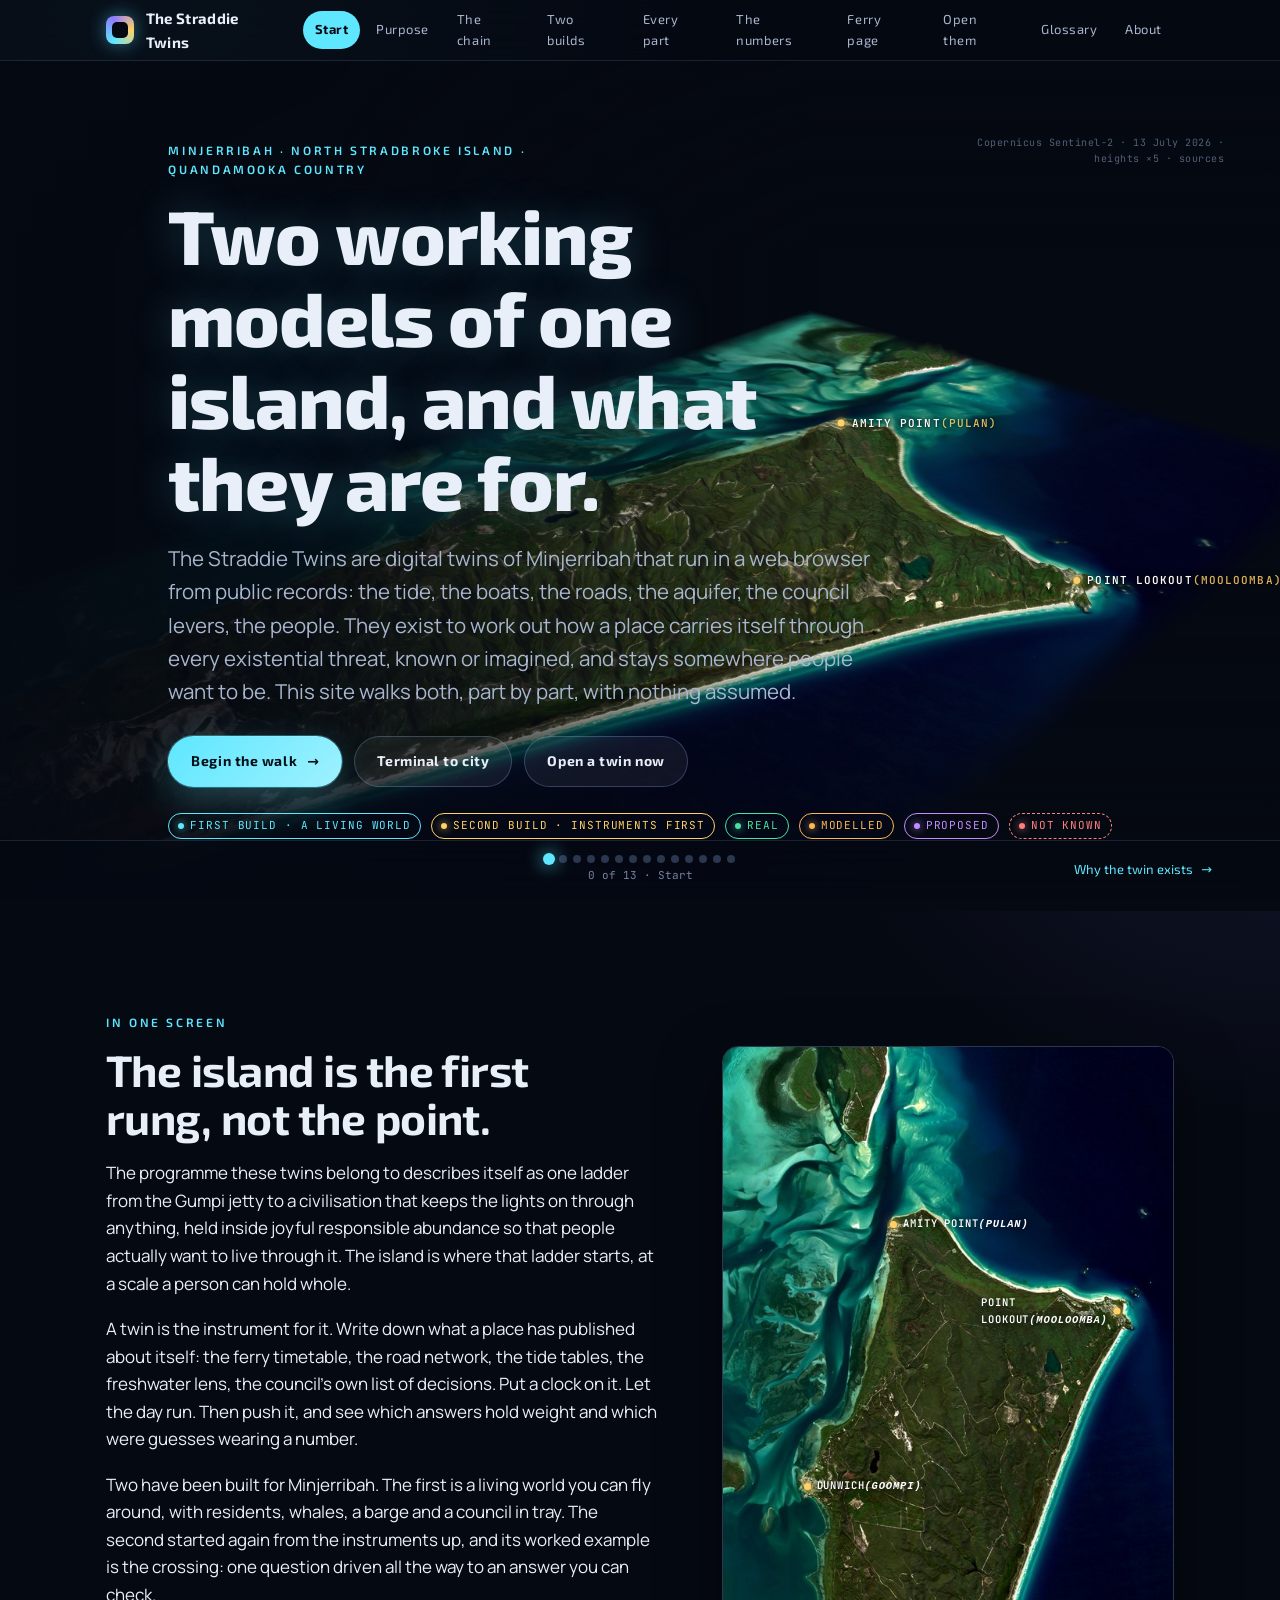
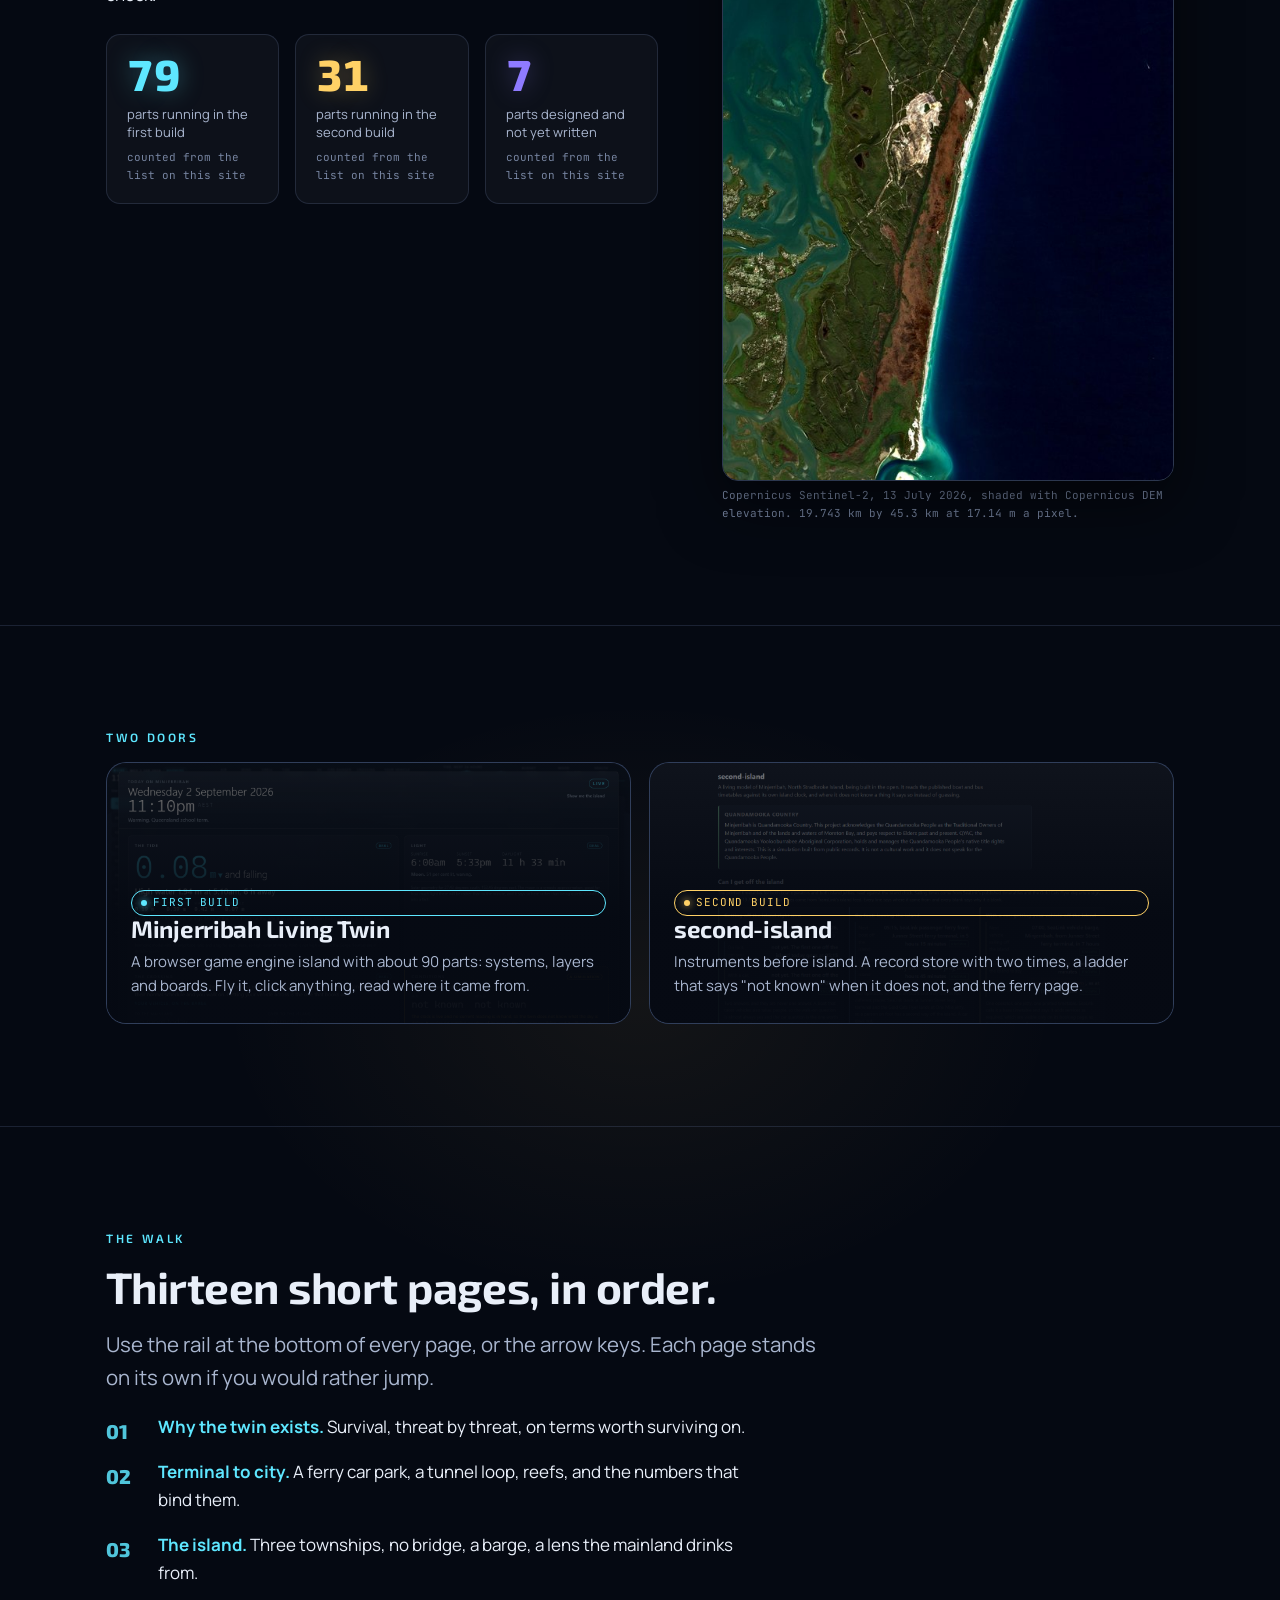
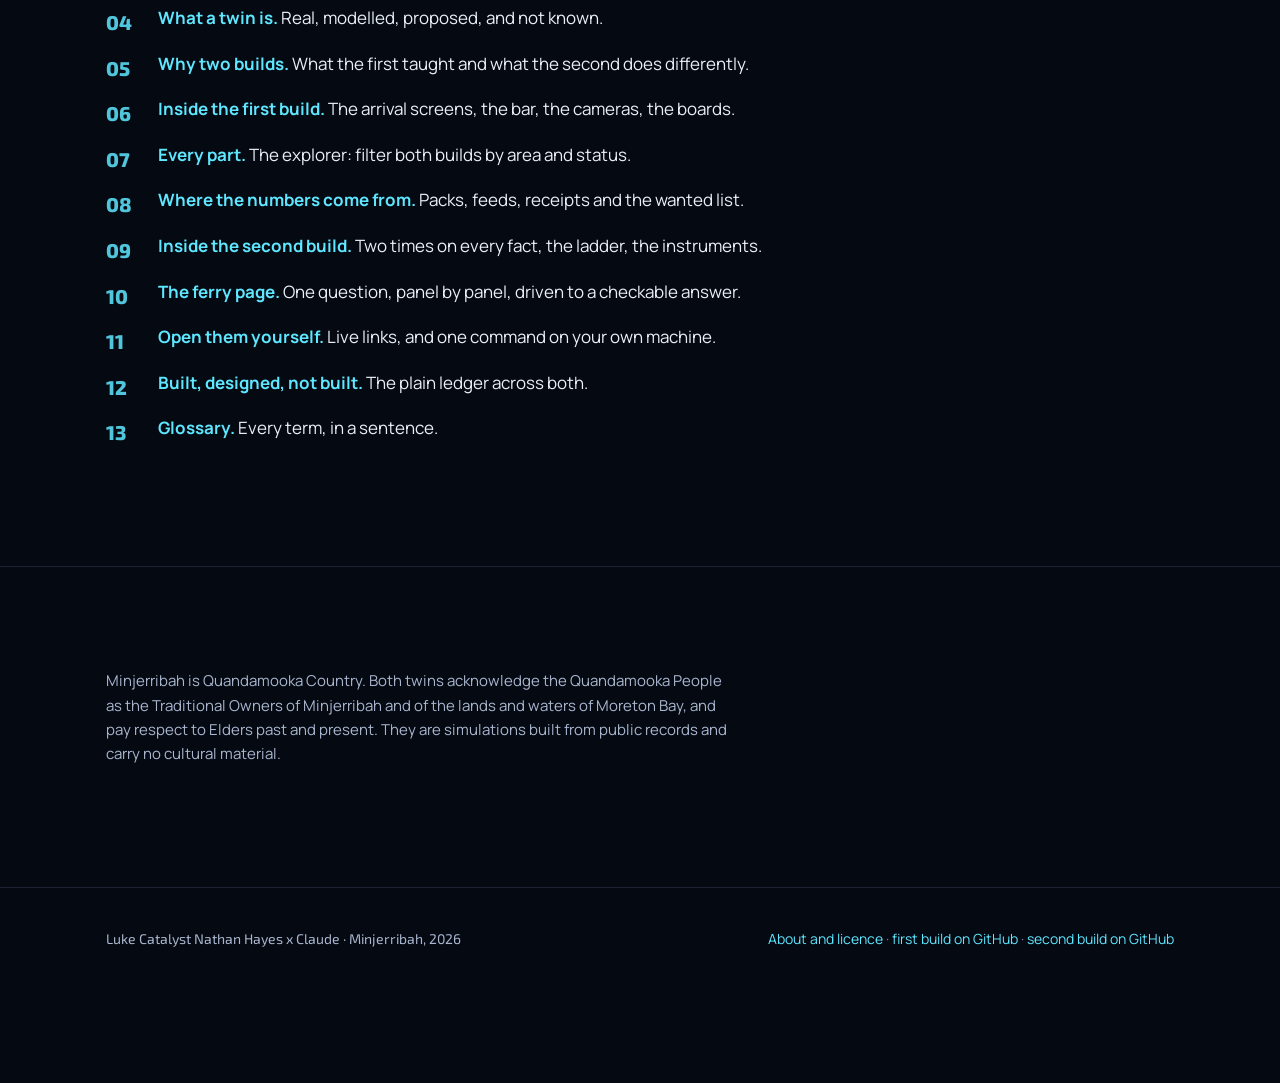
==== commit b45adb08: "Lead with purpose: two new pages, and the wrong framing removed - purpose.html: what the twins are f" ====
--- a/index.html
+++ b/index.html
@@ -4,7 +4,7 @@
 <meta charset="utf-8">
 <meta name="viewport" content="width=device-width, initial-scale=1">
 <title>The Straddie Twins</title>
-<meta name="description" content="Two working digital twins of Minjerribah, North Stradbroke Island, explained part by part for anyone arriving cold.">
+<meta name="description" content="Two working digital twins of Minjerribah, North Stradbroke Island: why they exist, what they carry, and every part explained for anyone arriving cold.">
 <meta name="color-scheme" content="dark">
 <meta name="theme-color" content="#050912">
 <link rel="preconnect" href="https://fonts.googleapis.com">
@@ -23,11 +23,11 @@
   </div>
   <div class="wrap">
     <p class="eyebrow">Minjerribah · North Stradbroke Island · Quandamooka Country</p>
-    <h1>Two working models of one island, explained.</h1>
-    <p class="lede">The Straddie Twins are two digital twins of Minjerribah that run in a web browser from public records: the tide, the boats, the roads, the businesses, the council levers, the people. This site walks you through both, part by part, with nothing assumed.</p>
+    <h1>Two working models of one island, and what they are for.</h1>
+    <p class="lede">The Straddie Twins are digital twins of Minjerribah that run in a web browser from public records: the tide, the boats, the roads, the aquifer, the council levers, the people. They exist to work out how a place carries itself through every existential threat, known or imagined, and stays somewhere people want to be. This site walks both, part by part, with nothing assumed.</p>
     <div class="hero-actions">
-      <a class="btn primary" href="island.html">Begin the walk <span class="arrow" aria-hidden="true">&rarr;</span></a>
-      <a class="btn" href="systems.html">Jump to every part</a>
+      <a class="btn primary" href="purpose.html">Begin the walk <span class="arrow" aria-hidden="true">&rarr;</span></a>
+      <a class="btn" href="chain.html">Terminal to city</a>
       <a class="btn" href="run.html">Open a twin now</a>
     </div>
     <div class="hero-badges">
@@ -44,9 +44,10 @@
     <p class="eyebrow" data-reveal>In one screen</p>
     <div class="split">
       <div>
-        <h2 data-reveal>A twin is a model that can tell you where every number came from.</h2>
-        <p data-reveal>Take the island. Write down what it has published about itself: the ferry timetable, the road network, the business directory, the tide tables, the council's own list of decisions. Put a clock on it. Let the day run. That is a twin. It is not the island and it does not pretend to be; it is a place to ask questions and see which answers hold weight.</p>
-        <p data-reveal>Two have been built for Minjerribah. The first is a living world you can fly around, with residents, whales, a barge and a council in tray. The second started again from the instruments up, and today it answers one question very well: can I get off the island, and can my car.</p>
+        <h2 data-reveal>The island is the first rung, not the point.</h2>
+        <p data-reveal>The programme these twins belong to describes itself as one ladder from the Gumpi jetty to a civilisation that keeps the lights on through anything, held inside joyful responsible abundance so that people actually want to live through it. The island is where that ladder starts, at a scale a person can hold whole.</p>
+        <p data-reveal>A twin is the instrument for it. Write down what a place has published about itself: the ferry timetable, the road network, the tide tables, the freshwater lens, the council's own list of decisions. Put a clock on it. Let the day run. Then push it, and see which answers hold weight and which were guesses wearing a number.</p>
+        <p data-reveal>Two have been built for Minjerribah. The first is a living world you can fly around, with residents, whales, a barge and a council in tray. The second started again from the instruments up, and its worked example is the crossing: one question driven all the way to an answer you can check.</p>
         <div class="stats" data-reveal>
           <div class="stat"><div class="n" data-count-parts="first:*:running">0</div><div class="l">parts running in the first build</div><div class="src">counted from the list on this site</div></div>
           <div class="stat"><div class="n gold" data-count-parts="second:*:running">0</div><div class="l">parts running in the second build</div><div class="src">counted from the list on this site</div></div>
@@ -77,17 +78,19 @@
 <section class="section">
   <div class="wrap">
     <p class="eyebrow" data-reveal>The walk</p>
-    <h2 data-reveal>Eleven short pages, in order.</h2>
+    <h2 data-reveal>Thirteen short pages, in order.</h2>
     <p class="lede" data-reveal>Use the rail at the bottom of every page, or the arrow keys. Each page stands on its own if you would rather jump.</p>
     <ol class="numbered" data-reveal>
-      <li><a href="island.html"><b>The island.</b></a> Three townships, no bridge, a barge.</li>
+      <li><a href="purpose.html"><b>Why the twin exists.</b></a> Survival, threat by threat, on terms worth surviving on.</li>
+      <li><a href="chain.html"><b>Terminal to city.</b></a> A ferry car park, a tunnel loop, reefs, and the numbers that bind them.</li>
+      <li><a href="island.html"><b>The island.</b></a> Three townships, no bridge, a barge, a lens the mainland drinks from.</li>
       <li><a href="twin.html"><b>What a twin is.</b></a> Real, modelled, proposed, and not known.</li>
       <li><a href="two-builds.html"><b>Why two builds.</b></a> What the first taught and what the second does differently.</li>
       <li><a href="first-build.html"><b>Inside the first build.</b></a> The arrival screens, the bar, the cameras, the boards.</li>
       <li><a href="systems.html"><b>Every part.</b></a> The explorer: filter both builds by area and status.</li>
       <li><a href="data.html"><b>Where the numbers come from.</b></a> Packs, feeds, receipts and the wanted list.</li>
       <li><a href="second-build.html"><b>Inside the second build.</b></a> Two times on every fact, the ladder, the instruments.</li>
-      <li><a href="ferry-page.html"><b>The ferry page.</b></a> Panel by panel.</li>
+      <li><a href="ferry-page.html"><b>The ferry page.</b></a> One question, panel by panel, driven to a checkable answer.</li>
       <li><a href="run.html"><b>Open them yourself.</b></a> Live links, and one command on your own machine.</li>
       <li><a href="next.html"><b>Built, designed, not built.</b></a> The plain ledger across both.</li>
       <li><a href="glossary.html"><b>Glossary.</b></a> Every term, in a sentence.</li>
--- a/assets/site.css
+++ b/assets/site.css
@@ -182,6 +182,8 @@
 .chip.designed { color: var(--proposed); }
 .chip.first { color: var(--cyan); }
 .chip.second { color: var(--gold); }
+.legend { display: flex; flex-wrap: wrap; gap: 10px 22px; margin: 0 0 22px; font-size: 13px; color: var(--ink-2); }
+.legend > span { display: inline-flex; align-items: center; gap: 8px; }
 
 /* ---------- figures ---------- */
 figure { margin: 0 0 26px; }
@@ -189,15 +191,20 @@
 figure.shot img { display: block; width: 100%; height: auto; }
 figure.shot::after { content: ""; position: absolute; inset: 0; pointer-events: none; background: linear-gradient(180deg, rgba(255,255,255,0.06), transparent 30%); }
 figcaption { font-size: 13px; color: var(--ink-3); padding: 10px 2px 0; font-family: var(--mono); }
-figure.shot figcaption { position: absolute; left: 0; right: 0; bottom: 0; padding: 12px 16px; background: linear-gradient(180deg, transparent, rgba(5,9,18,0.9)); color: var(--ink-2); }
+figure.shot figcaption { position: absolute; left: 0; right: 0; bottom: 0; padding: 12px 16px; background: linear-gradient(180deg, transparent, rgba(5,9,18,0.92) 42%); color: var(--ink-2); }
+@media (max-width: 860px) {
+  figure.shot { overflow: visible; border-radius: 16px 16px 0 0; }
+  figure.shot figcaption { position: static; background: var(--bg-2); border: 1px solid var(--line); border-top: 0; border-radius: 0 0 16px 16px; padding: 12px 14px; line-height: 1.55; }
+}
 .island-figure { position: relative; }
 .island-figure svg { width: 100%; height: auto; display: block; }
 .island-figure .relief { position: relative; border-radius: 16px; overflow: hidden; border: 1px solid var(--line-2); box-shadow: 0 24px 60px rgba(0,0,0,0.5); }
 .island-figure .relief img { display: block; width: 100%; height: auto; }
-.island-figure .relief .pin { position: absolute; transform: translate(-50%, -50%); display: flex; align-items: center; gap: 6px; }
+@media (max-width: 860px) { .island-figure { max-width: 340px; margin-inline: auto; } }
+.island-figure .relief .pin { position: absolute; transform: translate(-4px, -50%); display: flex; align-items: center; gap: 6px; }
 .island-figure .relief .pin i { width: 7px; height: 7px; border-radius: 50%; background: var(--gold); box-shadow: 0 0 0 3px rgba(255,209,102,0.2), 0 0 12px rgba(255,209,102,0.9); flex: none; }
 .island-figure .relief .pin b { font-family: var(--mono); font-size: 10.5px; font-weight: 600; letter-spacing: 0.08em; text-transform: uppercase; color: #fff; text-shadow: 0 1px 8px rgba(0,0,0,0.95); }
-.island-figure .relief .pin.left { flex-direction: row-reverse; }
+.island-figure .relief .pin.left { flex-direction: row-reverse; transform: translate(calc(-100% + 4px), -50%); }
 .island-figure .lbl { font-family: var(--mono); font-size: 11px; fill: var(--ink-2); letter-spacing: 0.06em; }
 .island-figure .lbl.big { font-family: var(--display); font-size: 13px; fill: var(--cyan); font-weight: 700; }
 .island-figure .cap { font-family: var(--mono); font-size: 11px; color: var(--ink-3); margin-top: 6px; }
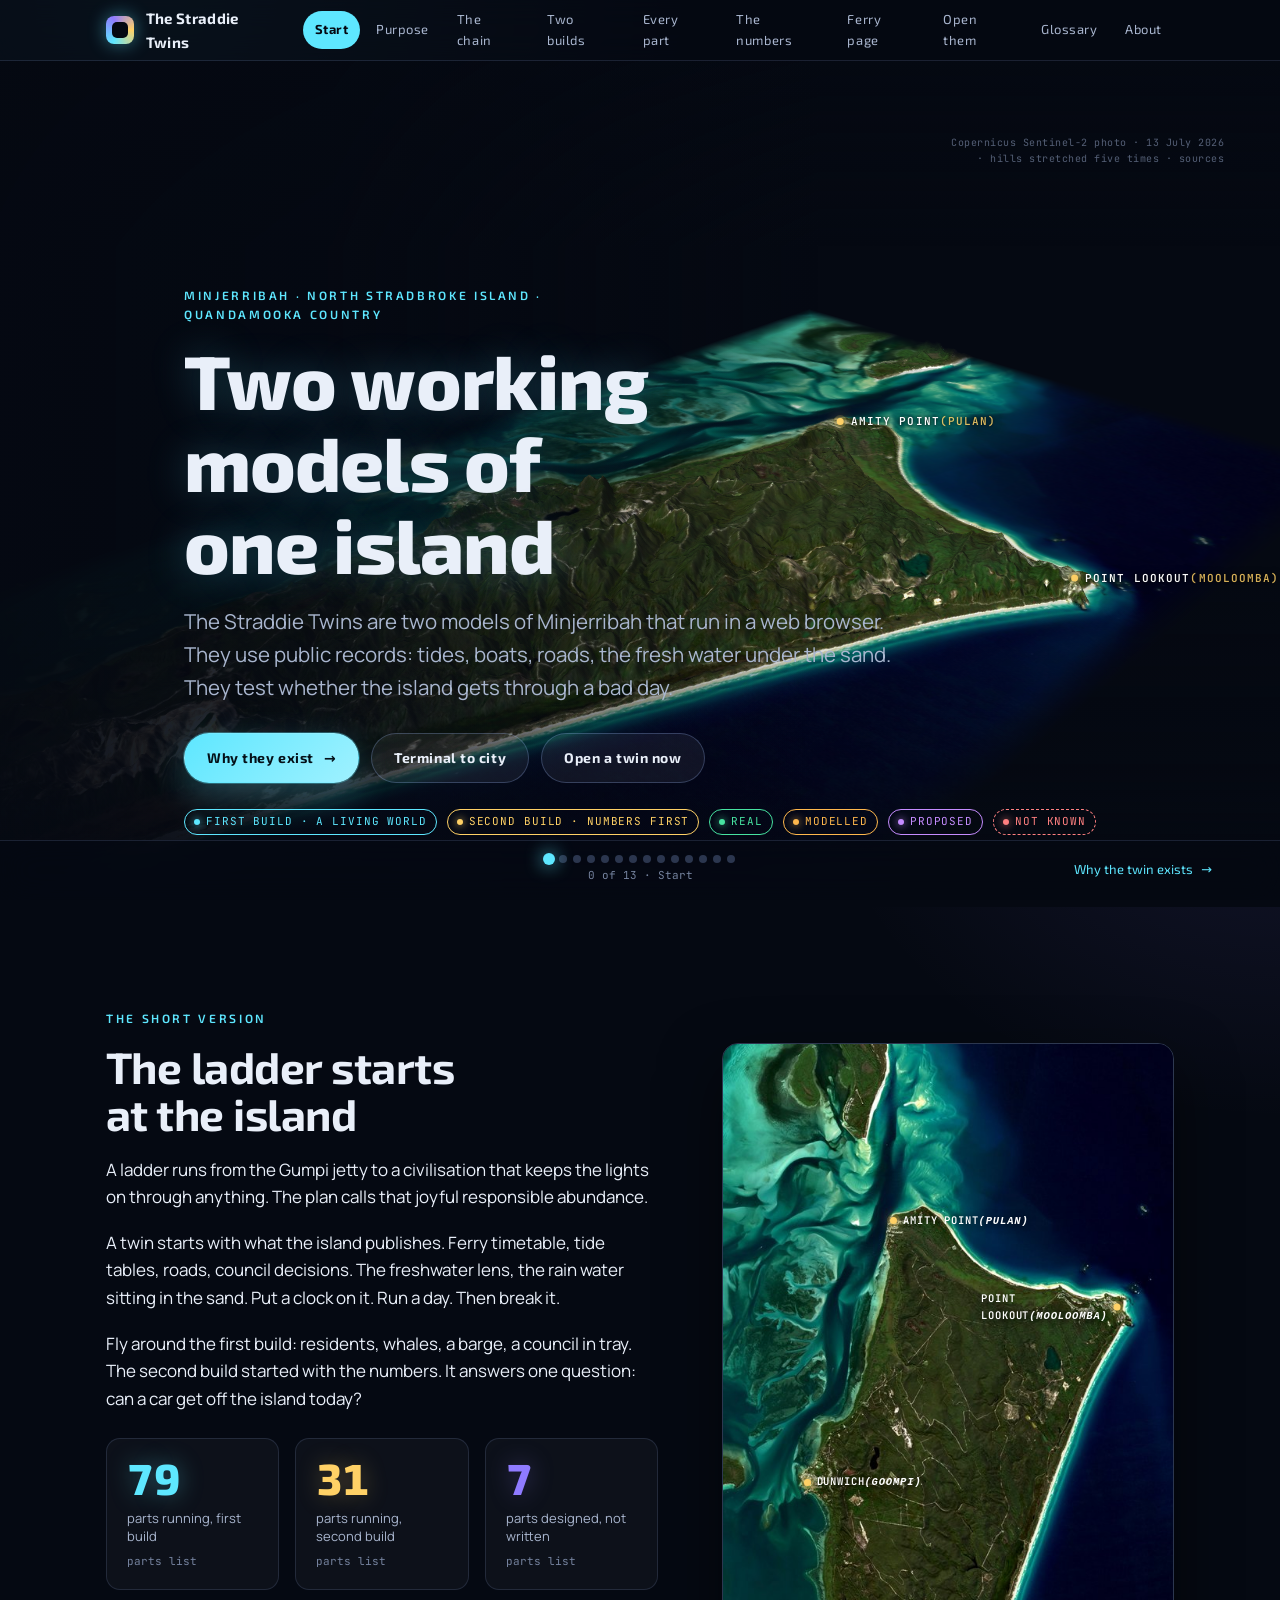
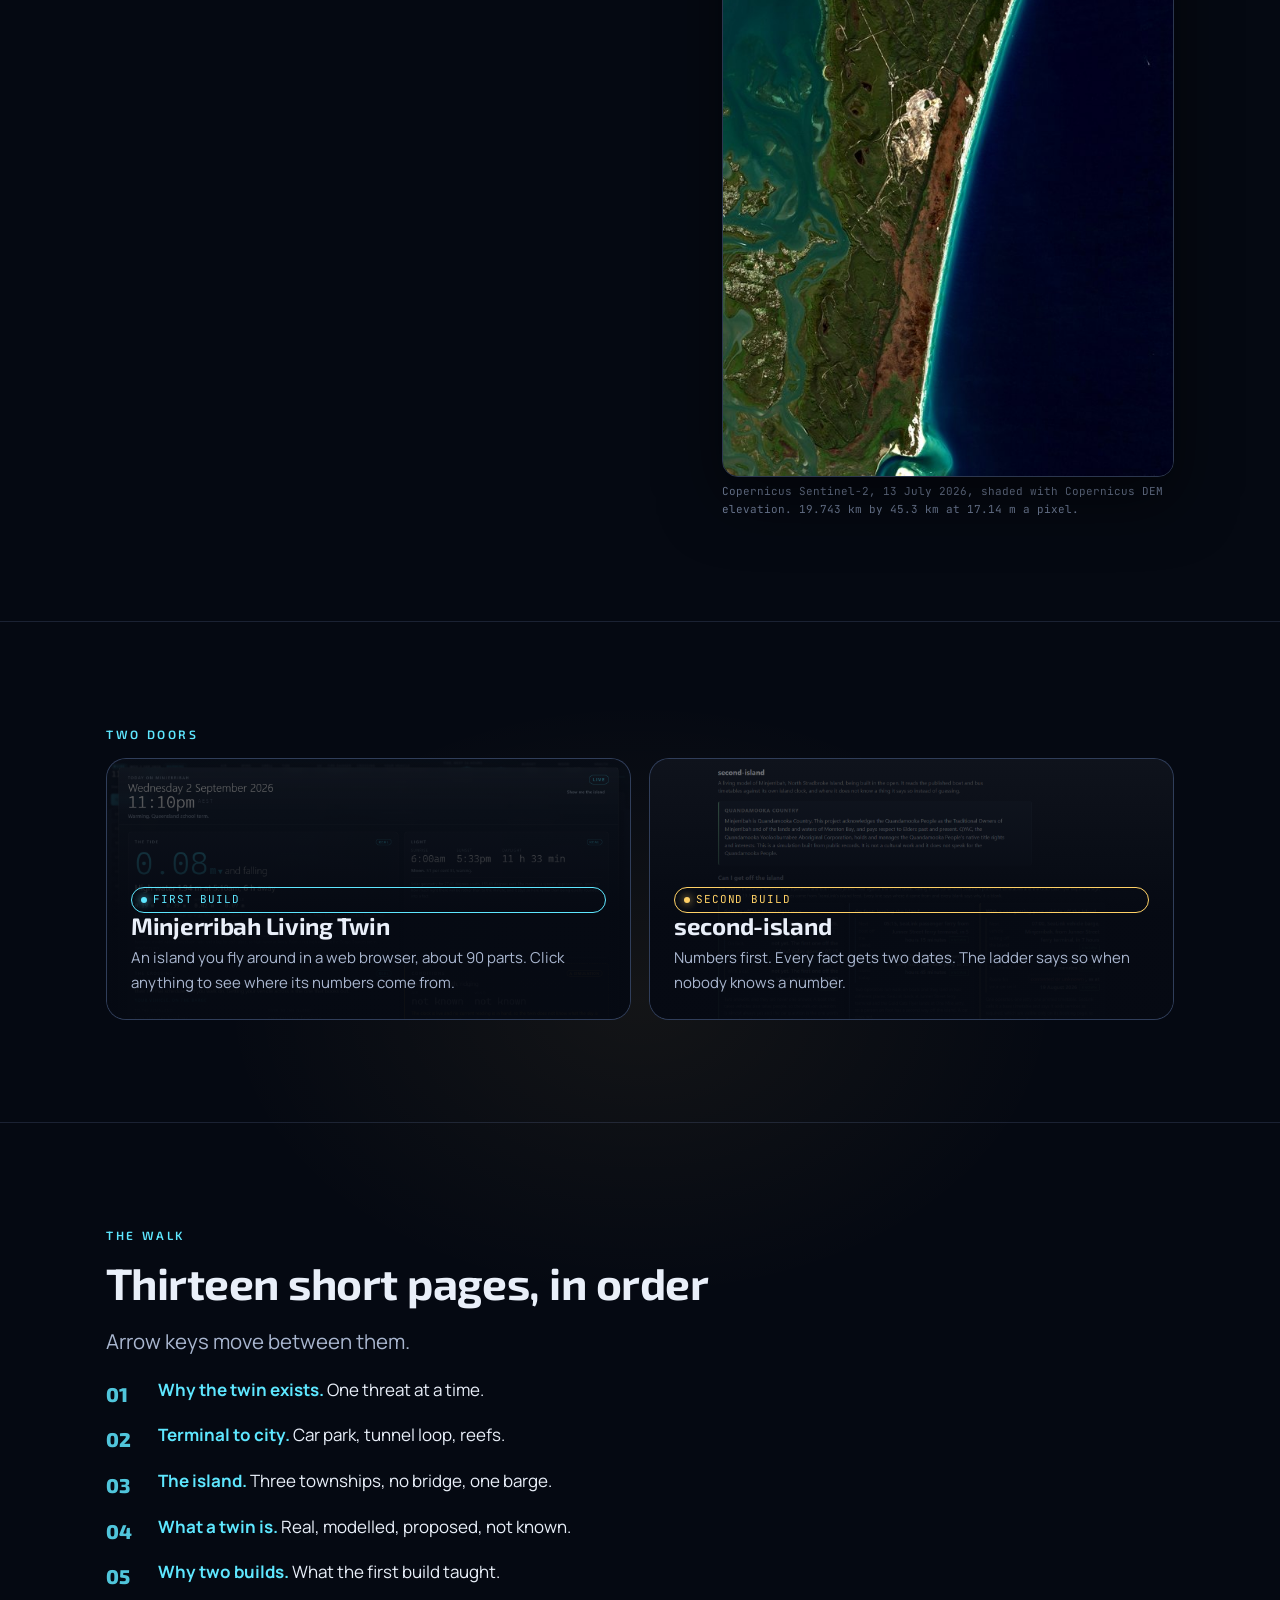
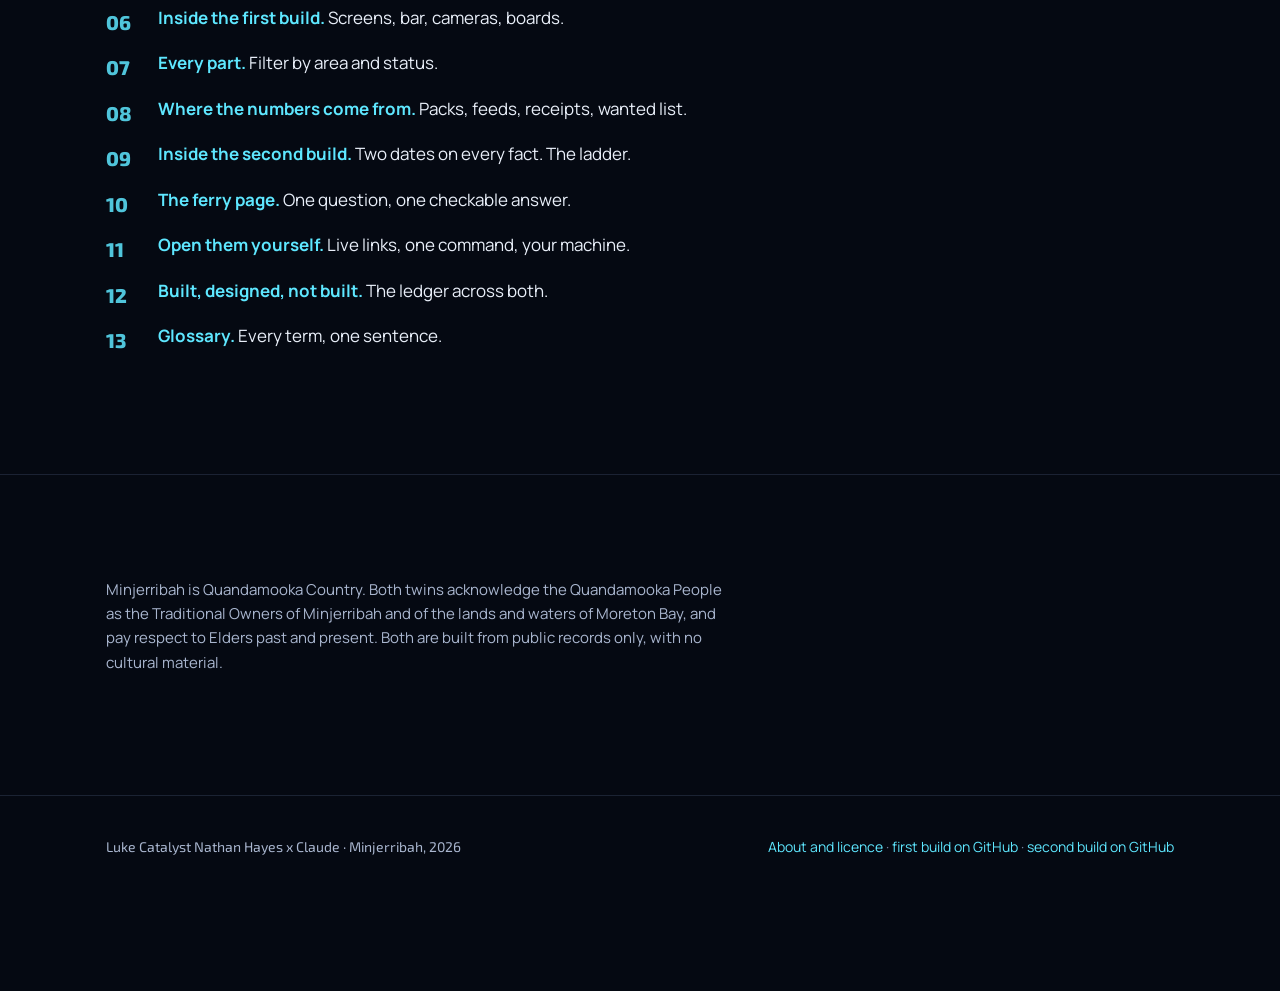
==== commit b53da4d9: "Plain English across all 15 pages, and 30-odd corrections Voice - Cut the copy hard. Sentence averag" ====
--- a/index.html
+++ b/index.html
@@ -4,7 +4,7 @@
 <meta charset="utf-8">
 <meta name="viewport" content="width=device-width, initial-scale=1">
 <title>The Straddie Twins</title>
-<meta name="description" content="Two working digital twins of Minjerribah, North Stradbroke Island: why they exist, what they carry, and every part explained for anyone arriving cold.">
+<meta name="description" content="Two working models of Minjerribah, North Stradbroke Island, running in a web browser. Why they exist, what is inside them, and every part in plain words.">
 <meta name="color-scheme" content="dark">
 <meta name="theme-color" content="#050912">
 <link rel="preconnect" href="https://fonts.googleapis.com">
@@ -23,35 +23,35 @@
   </div>
   <div class="wrap">
     <p class="eyebrow">Minjerribah · North Stradbroke Island · Quandamooka Country</p>
-    <h1>Two working models of one island, and what they are for.</h1>
-    <p class="lede">The Straddie Twins are digital twins of Minjerribah that run in a web browser from public records: the tide, the boats, the roads, the aquifer, the council levers, the people. They exist to work out how a place carries itself through every existential threat, known or imagined, and stays somewhere people want to be. This site walks both, part by part, with nothing assumed.</p>
+    <h1>Two working models of one island</h1>
+    <p class="lede">The Straddie Twins are two models of Minjerribah that run in a web browser. They use public records: tides, boats, roads, the fresh water under the sand. They test whether the island gets through a bad day.</p>
     <div class="hero-actions">
-      <a class="btn primary" href="purpose.html">Begin the walk <span class="arrow" aria-hidden="true">&rarr;</span></a>
+      <a class="btn primary" href="purpose.html">Why they exist <span class="arrow" aria-hidden="true">&rarr;</span></a>
       <a class="btn" href="chain.html">Terminal to city</a>
       <a class="btn" href="run.html">Open a twin now</a>
     </div>
     <div class="hero-badges">
       <span class="chip first">First build · a living world</span>
-      <span class="chip second">Second build · instruments first</span>
+      <span class="chip second">Second build · numbers first</span>
       <span class="chip real">Real</span><span class="chip modelled">Modelled</span><span class="chip proposed">Proposed</span><span class="chip unknown">Not known</span>
     </div>
   </div>
-  <p class="credit">Copernicus Sentinel-2 &middot; 13 July 2026 &middot; heights &times;5 &middot; <a href="about.html#sources">sources</a></p>
+  <p class="credit">Copernicus Sentinel-2 photo &middot; 13 July 2026 &middot; hills stretched five times &middot; <a href="about.html#sources">sources</a></p>
 </section>
 
 <section class="section">
   <div class="wrap">
-    <p class="eyebrow" data-reveal>In one screen</p>
+    <p class="eyebrow" data-reveal>The short version</p>
     <div class="split">
       <div>
-        <h2 data-reveal>The island is the first rung, not the point.</h2>
-        <p data-reveal>The programme these twins belong to describes itself as one ladder from the Gumpi jetty to a civilisation that keeps the lights on through anything, held inside joyful responsible abundance so that people actually want to live through it. The island is where that ladder starts, at a scale a person can hold whole.</p>
-        <p data-reveal>A twin is the instrument for it. Write down what a place has published about itself: the ferry timetable, the road network, the tide tables, the freshwater lens, the council's own list of decisions. Put a clock on it. Let the day run. Then push it, and see which answers hold weight and which were guesses wearing a number.</p>
-        <p data-reveal>Two have been built for Minjerribah. The first is a living world you can fly around, with residents, whales, a barge and a council in tray. The second started again from the instruments up, and its worked example is the crossing: one question driven all the way to an answer you can check.</p>
+        <h2 data-reveal>The ladder starts at the island</h2>
+        <p data-reveal>A ladder runs from the Gumpi jetty to a civilisation that keeps the lights on through anything. The plan calls that joyful responsible abundance.</p>
+        <p data-reveal>A twin starts with what the island publishes. Ferry timetable, tide tables, roads, council decisions. The freshwater lens, the rain water sitting in the sand. Put a clock on it. Run a day. Then break it.</p>
+        <p data-reveal>Fly around the first build: residents, whales, a barge, a council in tray. The second build started with the numbers. It answers one question: can a car get off the island today?</p>
         <div class="stats" data-reveal>
-          <div class="stat"><div class="n" data-count-parts="first:*:running">0</div><div class="l">parts running in the first build</div><div class="src">counted from the list on this site</div></div>
-          <div class="stat"><div class="n gold" data-count-parts="second:*:running">0</div><div class="l">parts running in the second build</div><div class="src">counted from the list on this site</div></div>
-          <div class="stat"><div class="n violet" data-count-parts="*:*:designed">0</div><div class="l">parts designed and not yet written</div><div class="src">counted from the list on this site</div></div>
+          <div class="stat"><div class="n" data-count-parts="first:*:running">0</div><div class="l">parts running, first build</div><div class="src">parts list</div></div>
+          <div class="stat"><div class="n gold" data-count-parts="second:*:running">0</div><div class="l">parts running, second build</div><div class="src">parts list</div></div>
+          <div class="stat"><div class="n violet" data-count-parts="*:*:designed">0</div><div class="l">parts designed, not written</div><div class="src">parts list</div></div>
         </div>
       </div>
       <div class="island-figure" data-island-figure data-reveal></div>
@@ -64,12 +64,12 @@
     <p class="eyebrow" data-reveal>Two doors</p>
     <div class="doors">
       <a class="door" href="first-build.html" data-reveal>
-        <img src="assets/shots/first-island.png" alt="The first build's opening noticeboard: the date, the tide, the light, the crossing and the conditions, each marked real or a simulation." loading="lazy">
-        <div class="body"><span class="chip first">First build</span><h3>Minjerribah Living Twin</h3><p>A browser game engine island with about 90 parts: systems, layers and boards. Fly it, click anything, read where it came from.</p></div>
+        <img src="assets/shots/first-island.png" alt="First build opening board: date, tide, light, crossing, each marked real or simulated." loading="lazy">
+        <div class="body"><span class="chip first">First build</span><h3>Minjerribah Living Twin</h3><p>An island you fly around in a web browser, about 90 parts. Click anything to see where its numbers come from.</p></div>
       </a>
       <a class="door" href="second-build.html" data-reveal>
-        <img src="assets/shots/second-front.png" alt="The second build's ferry page: panels answering whether a person and a car can get off the island, every value tagged known or modelled." loading="lazy">
-        <div class="body"><span class="chip second">Second build</span><h3>second-island</h3><p>Instruments before island. A record store with two times, a ladder that says "not known" when it does not, and the ferry page.</p></div>
+        <img src="assets/shots/second-front.png" alt="Second build ferry page, asking whether a car can get off the island." loading="lazy">
+        <div class="body"><span class="chip second">Second build</span><h3>second-island</h3><p>Numbers first. Every fact gets two dates. The ladder says so when nobody knows a number.</p></div>
       </a>
     </div>
   </div>
@@ -78,29 +78,29 @@
 <section class="section">
   <div class="wrap">
     <p class="eyebrow" data-reveal>The walk</p>
-    <h2 data-reveal>Thirteen short pages, in order.</h2>
-    <p class="lede" data-reveal>Use the rail at the bottom of every page, or the arrow keys. Each page stands on its own if you would rather jump.</p>
+    <h2 data-reveal>Thirteen short pages, in order</h2>
+    <p class="lede" data-reveal>Arrow keys move between them.</p>
     <ol class="numbered" data-reveal>
-      <li><a href="purpose.html"><b>Why the twin exists.</b></a> Survival, threat by threat, on terms worth surviving on.</li>
-      <li><a href="chain.html"><b>Terminal to city.</b></a> A ferry car park, a tunnel loop, reefs, and the numbers that bind them.</li>
-      <li><a href="island.html"><b>The island.</b></a> Three townships, no bridge, a barge, a lens the mainland drinks from.</li>
-      <li><a href="twin.html"><b>What a twin is.</b></a> Real, modelled, proposed, and not known.</li>
-      <li><a href="two-builds.html"><b>Why two builds.</b></a> What the first taught and what the second does differently.</li>
-      <li><a href="first-build.html"><b>Inside the first build.</b></a> The arrival screens, the bar, the cameras, the boards.</li>
-      <li><a href="systems.html"><b>Every part.</b></a> The explorer: filter both builds by area and status.</li>
-      <li><a href="data.html"><b>Where the numbers come from.</b></a> Packs, feeds, receipts and the wanted list.</li>
-      <li><a href="second-build.html"><b>Inside the second build.</b></a> Two times on every fact, the ladder, the instruments.</li>
-      <li><a href="ferry-page.html"><b>The ferry page.</b></a> One question, panel by panel, driven to a checkable answer.</li>
-      <li><a href="run.html"><b>Open them yourself.</b></a> Live links, and one command on your own machine.</li>
-      <li><a href="next.html"><b>Built, designed, not built.</b></a> The plain ledger across both.</li>
-      <li><a href="glossary.html"><b>Glossary.</b></a> Every term, in a sentence.</li>
+      <li><a href="purpose.html"><b>Why the twin exists.</b></a> One threat at a time.</li>
+      <li><a href="chain.html"><b>Terminal to city.</b></a> Car park, tunnel loop, reefs.</li>
+      <li><a href="island.html"><b>The island.</b></a> Three townships, no bridge, one barge.</li>
+      <li><a href="twin.html"><b>What a twin is.</b></a> Real, modelled, proposed, not known.</li>
+      <li><a href="two-builds.html"><b>Why two builds.</b></a> What the first build taught.</li>
+      <li><a href="first-build.html"><b>Inside the first build.</b></a> Screens, bar, cameras, boards.</li>
+      <li><a href="systems.html"><b>Every part.</b></a> Filter by area and status.</li>
+      <li><a href="data.html"><b>Where the numbers come from.</b></a> Packs, feeds, receipts, wanted list.</li>
+      <li><a href="second-build.html"><b>Inside the second build.</b></a> Two dates on every fact. The ladder.</li>
+      <li><a href="ferry-page.html"><b>The ferry page.</b></a> One question, one checkable answer.</li>
+      <li><a href="run.html"><b>Open them yourself.</b></a> Live links, one command, your machine.</li>
+      <li><a href="next.html"><b>Built, designed, not built.</b></a> The ledger across both.</li>
+      <li><a href="glossary.html"><b>Glossary.</b></a> Every term, one sentence.</li>
     </ol>
   </div>
 </section>
 
 <section class="section">
   <div class="wrap">
-    <p class="ack" data-reveal>Minjerribah is Quandamooka Country. Both twins acknowledge the Quandamooka People as the Traditional Owners of Minjerribah and of the lands and waters of Moreton Bay, and pay respect to Elders past and present. They are simulations built from public records and carry no cultural material.</p>
+    <p class="ack" data-reveal>Minjerribah is Quandamooka Country. Both twins acknowledge the Quandamooka People as the Traditional Owners of Minjerribah and of the lands and waters of Moreton Bay, and pay respect to Elders past and present. Both are built from public records only, with no cultural material.</p>
   </div>
 </section>
 
